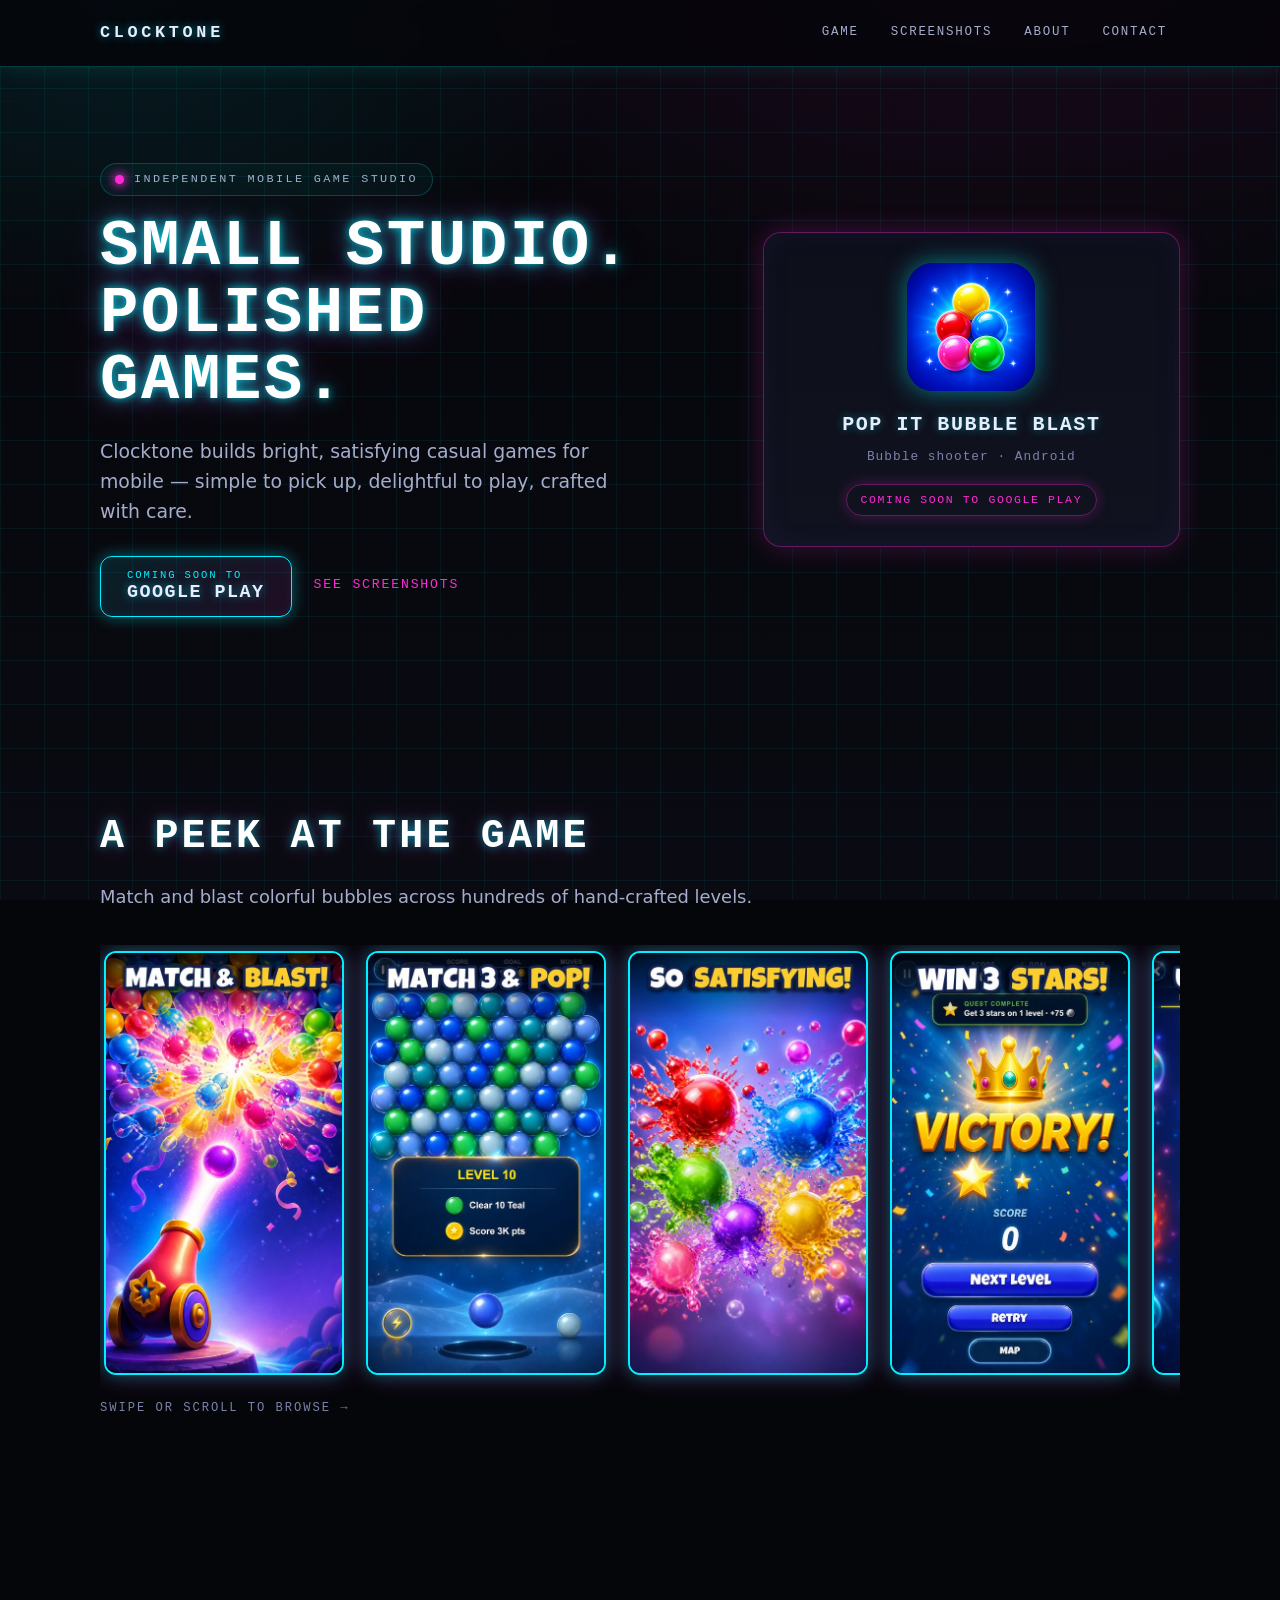
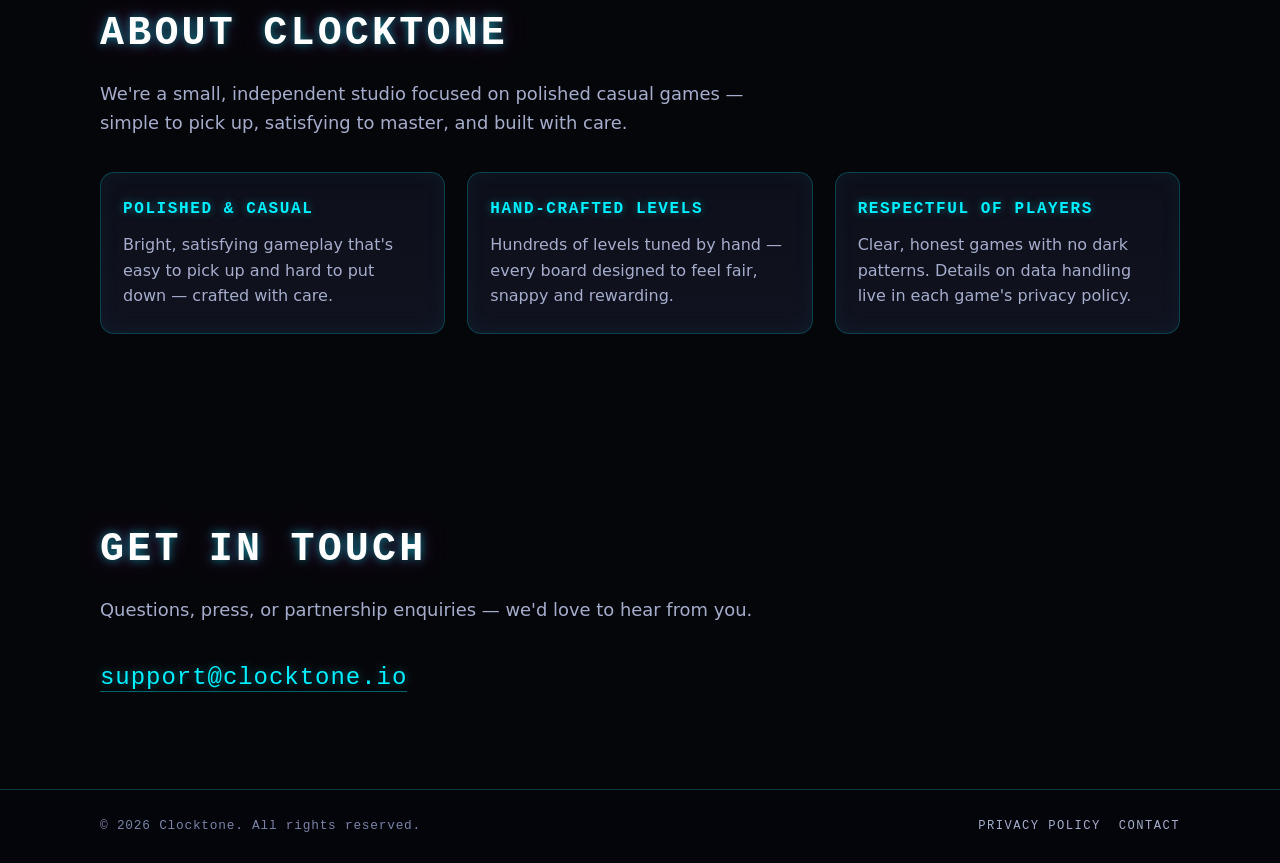
==== index.html @ d19b839f "Full website" ====
<!-- Variant: Dark Neon Arcade -->
<!DOCTYPE html>
<html lang="en">
<head>
  <meta charset="utf-8">
  <meta name="viewport" content="width=device-width, initial-scale=1">
  <title>Clocktone — Indie Mobile Game Studio</title>
  <meta name="description" content="Clocktone is a small independent studio crafting polished casual mobile games. Our first game, Pop It Bubble Blast, is coming soon to Google Play.">
  <link rel="icon" type="image/png" href="assets/favicon.png">
  <link rel="apple-touch-icon" href="assets/icon-512.png">
  <link rel="canonical" href="index.html">
  <meta name="theme-color" content="#05060a">
  <meta property="og:type" content="website">
  <meta property="og:title" content="Clocktone — Indie Mobile Game Studio">
  <meta property="og:description" content="A small independent studio crafting polished casual games. Pop It Bubble Blast is coming soon to Google Play.">
  <meta property="og:image" content="assets/icon-512.png">
  <meta name="twitter:card" content="summary">
  <link rel="stylesheet" href="style.css">
</head>
<body>
  <a class="skip-link" href="#main">Skip to content</a>

  <header class="site-header">
    <div class="wrap header-inner">
      <a class="brand" href="index.html" aria-label="Clocktone home">
        <span class="brand-name">Clocktone</span>
      </a>
      <nav class="primary-nav" aria-label="Primary">
        <button class="nav-toggle" aria-expanded="false" aria-controls="nav-menu" aria-label="Toggle navigation menu">
          <span class="nav-toggle-bar" aria-hidden="true"></span>
          <span class="nav-toggle-bar" aria-hidden="true"></span>
          <span class="nav-toggle-bar" aria-hidden="true"></span>
        </button>
        <ul class="nav-menu" id="nav-menu">
          <li><a href="#game">Game</a></li>
          <li><a href="#screenshots">Screenshots</a></li>
          <li><a href="#about">About</a></li>
          <li><a href="#contact">Contact</a></li>
        </ul>
      </nav>
    </div>
  </header>

  <main id="main">
    <section class="hero" id="game">
      <div class="wrap hero-grid">
        <div class="hero-copy">
          <p class="eyebrow"><span class="pulse-dot" aria-hidden="true"></span>Independent mobile game studio</p>
          <h1 class="hero-title">Small studio.<br>Polished games.</h1>
          <p class="lede">Clocktone builds bright, satisfying casual games for mobile — simple to pick up, delightful to play, crafted with care.</p>
          <div class="hero-actions">
            <a class="store-badge" href="#" role="button" aria-disabled="true" aria-label="Pop It Bubble Blast — coming soon to Google Play">
              <span class="store-badge-small">Coming soon to</span>
              <span class="store-badge-big">Google Play</span>
            </a>
            <a class="link-secondary" href="#screenshots">See screenshots</a>
          </div>
        </div>

        <div class="game-card">
          <img class="game-icon" src="assets/icon-512.png" width="128" height="128" alt="Pop It Bubble Blast app icon: five glossy candy-colored bubbles on a royal blue background.">
          <h2 class="game-title">Pop It Bubble Blast</h2>
          <p class="game-meta">Bubble shooter · Android</p>
          <p class="coming-tag">Coming soon to Google Play</p>
        </div>
      </div>
    </section>

    <section class="section screenshots" id="screenshots">
      <div class="wrap">
        <h2 class="section-title">A peek at the game</h2>
        <p class="section-lede">Match and blast colorful bubbles across hundreds of hand-crafted levels.</p>
        <ul class="shots" role="list">
          <li class="shot"><img src="assets/shot-01.jpg" width="480" height="853" loading="lazy" alt="A cannon fires a purple bubble into a rainbow burst of popping bubbles."></li>
          <li class="shot"><img src="assets/shot-02.jpg" width="480" height="853" loading="lazy" alt="A blue-themed level board with a Level 10 objective: clear 10 teal bubbles and score 3K points."></li>
          <li class="shot"><img src="assets/shot-03.jpg" width="480" height="853" loading="lazy" alt="Glossy red, blue, green, purple, pink and yellow bubbles bursting in a colorful splash."></li>
          <li class="shot"><img src="assets/shot-04.jpg" width="480" height="853" loading="lazy" alt="Victory screen with a golden crown, stars and a Next Level button after completing a level."></li>
          <li class="shot"><img src="assets/shot-05.jpg" width="480" height="853" loading="lazy" alt="Boosters shop showing Rainbow Bubble, Bomb, Fireball, Lightning and other power-ups."></li>
          <li class="shot"><img src="assets/shot-06.jpg" width="480" height="853" loading="lazy" alt="A triangular cluster of multicolored bubbles including special star, freeze and bomb bubbles."></li>
        </ul>
        <p class="shots-hint">Swipe or scroll to browse →</p>
      </div>
    </section>

    <section class="section about" id="about">
      <div class="wrap">
        <h2 class="section-title">About Clocktone</h2>
        <p class="section-lede">We're a small, independent studio focused on polished casual games — simple to pick up, satisfying to master, and built with care.</p>
        <ul class="features" role="list">
          <li class="feature">
            <h3 class="feature-title">Polished &amp; casual</h3>
            <p>Bright, satisfying gameplay that's easy to pick up and hard to put down — crafted with care.</p>
          </li>
          <li class="feature">
            <h3 class="feature-title">Hand-crafted levels</h3>
            <p>Hundreds of levels tuned by hand — every board designed to feel fair, snappy and rewarding.</p>
          </li>
          <li class="feature">
            <h3 class="feature-title">Respectful of players</h3>
            <p>Clear, honest games with no dark patterns. Details on data handling live in each game's privacy policy.</p>
          </li>
        </ul>
      </div>
    </section>

    <section class="section contact" id="contact">
      <div class="wrap">
        <h2 class="section-title">Get in touch</h2>
        <p class="section-lede">Questions, press, or partnership enquiries — we'd love to hear from you.</p>
        <a class="email-link" href="mailto:support@clocktone.io">support@clocktone.io</a>
      </div>
    </section>
  </main>

  <footer class="site-footer">
    <div class="wrap footer-inner">
      <p class="copyright">© 2026 Clocktone. All rights reserved.</p>
      <nav class="footer-nav" aria-label="Footer">
        <a href="privacy.html">Privacy Policy</a>
        <a href="mailto:support@clocktone.io">Contact</a>
      </nav>
    </div>
  </footer>

  <script>
    (function () {
      var toggle = document.querySelector('.nav-toggle');
      var menu = document.getElementById('nav-menu');
      if (!toggle || !menu) return;
      toggle.addEventListener('click', function () {
        var open = toggle.getAttribute('aria-expanded') === 'true';
        toggle.setAttribute('aria-expanded', String(!open));
        menu.classList.toggle('is-open', !open);
      });
      menu.addEventListener('click', function (e) {
        if (e.target.tagName === 'A') {
          toggle.setAttribute('aria-expanded', 'false');
          menu.classList.remove('is-open');
        }
      });
    })();
  </script>
</body>
</html>
---- style.css ----
/* ============================================================
   Clocktone — Variant v2: Dark Neon Arcade
   Retro-futuristic synthwave / arcade cabinet aesthetic
   ============================================================ */

:root {
  --bg: #05060a;
  --bg-2: #0a0b12;
  --panel: #0d0f1a;
  --panel-2: #10121f;
  --cyan: #00f0ff;
  --magenta: #ff2bd6;
  --purple: #8a5cff;
  --text: #e7ecff;
  --text-dim: #a6adcc;
  --text-faint: #7b83a8;
  --grid-line: rgba(0, 240, 255, 0.06);
  --border: rgba(0, 240, 255, 0.22);
  --border-magenta: rgba(255, 43, 214, 0.35);
  --radius: 14px;
  --wrap: 1120px;
  --mono: ui-monospace, "Courier New", monospace;
}

* { box-sizing: border-box; }

html { scroll-behavior: smooth; }

body {
  margin: 0;
  background-color: var(--bg);
  background-image:
    radial-gradient(1200px 700px at 80% -10%, rgba(255, 43, 214, 0.10), transparent 60%),
    radial-gradient(900px 600px at 10% 0%, rgba(0, 240, 255, 0.10), transparent 55%),
    linear-gradient(var(--grid-line) 1px, transparent 1px),
    linear-gradient(90deg, var(--grid-line) 1px, transparent 1px),
    linear-gradient(180deg, var(--bg) 0%, var(--bg-2) 100%);
  background-size: auto, auto, 44px 44px, 44px 44px, auto;
  background-attachment: fixed;
  color: var(--text);
  font-family: system-ui, -apple-system, "Segoe UI", Roboto, Helvetica, Arial, sans-serif;
  line-height: 1.6;
  -webkit-font-smoothing: antialiased;
}

/* scanline overlay */
body::before {
  content: "";
  position: fixed;
  inset: 0;
  pointer-events: none;
  z-index: 1;
  background: repeating-linear-gradient(
    to bottom,
    rgba(0, 0, 0, 0) 0px,
    rgba(0, 0, 0, 0) 2px,
    rgba(0, 0, 0, 0.18) 3px,
    rgba(0, 0, 0, 0) 4px
  );
  opacity: 0.5;
  mix-blend-mode: overlay;
}

img { max-width: 100%; display: block; }

a { color: var(--cyan); }

.wrap {
  width: 100%;
  max-width: var(--wrap);
  margin-inline: auto;
  padding-inline: 20px;
}
.wrap-narrow { max-width: 760px; }

/* ---- Skip link ---- */
.skip-link {
  position: absolute;
  left: 12px;
  top: -60px;
  z-index: 100;
  background: var(--cyan);
  color: #001014;
  font-family: var(--mono);
  text-transform: uppercase;
  letter-spacing: 0.1em;
  font-weight: 700;
  padding: 10px 16px;
  border-radius: 8px;
  text-decoration: none;
  transition: top 0.2s ease;
}
.skip-link:focus { top: 12px; }

/* ---- Focus states ---- */
:focus-visible {
  outline: 2px solid var(--cyan);
  outline-offset: 3px;
  border-radius: 4px;
}

/* ============================================================
   Header / Nav
   ============================================================ */
.site-header {
  position: sticky;
  top: 0;
  z-index: 50;
  background: rgba(5, 6, 10, 0.82);
  backdrop-filter: blur(10px);
  border-bottom: 1px solid var(--border);
  box-shadow: 0 1px 20px rgba(0, 240, 255, 0.12);
}
.header-inner {
  display: flex;
  align-items: center;
  justify-content: space-between;
  min-height: 66px;
  gap: 16px;
}

.brand {
  display: inline-flex;
  align-items: center;
  gap: 12px;
  text-decoration: none;
  color: var(--text);
}
.brand-mark {
  width: 18px;
  height: 18px;
  border-radius: 3px;
  background: linear-gradient(135deg, var(--cyan), var(--magenta));
  box-shadow: 0 0 12px var(--cyan), 0 0 20px var(--magenta);
  animation: pulseGlow 2.6s ease-in-out infinite;
}
.brand-name {
  font-family: var(--mono);
  font-weight: 700;
  text-transform: uppercase;
  letter-spacing: 0.22em;
  font-size: 1.05rem;
  text-shadow: 0 0 8px rgba(0, 240, 255, 0.5);
}

.primary-nav { display: flex; align-items: center; }

.nav-menu {
  list-style: none;
  display: flex;
  gap: 6px;
  margin: 0;
  padding: 0;
}
.nav-menu a {
  display: inline-block;
  font-family: var(--mono);
  text-transform: uppercase;
  letter-spacing: 0.14em;
  font-size: 0.78rem;
  color: var(--text-dim);
  text-decoration: none;
  padding: 8px 12px;
  border-radius: 8px;
  border: 1px solid transparent;
  transition: color 0.2s, border-color 0.2s, box-shadow 0.2s, background 0.2s;
}
.nav-menu a:hover,
.nav-menu a:focus-visible {
  color: var(--cyan);
  border-color: var(--border);
  box-shadow: 0 0 14px rgba(0, 240, 255, 0.25);
  background: rgba(0, 240, 255, 0.05);
}

.nav-toggle {
  display: none;
  flex-direction: column;
  gap: 5px;
  width: 44px;
  height: 40px;
  align-items: center;
  justify-content: center;
  background: transparent;
  border: 1px solid var(--border);
  border-radius: 8px;
  cursor: pointer;
}
.nav-toggle-bar {
  width: 22px;
  height: 2px;
  background: var(--cyan);
  box-shadow: 0 0 6px var(--cyan);
}

/* ============================================================
   Buttons / links
   ============================================================ */
.store-badge {
  display: inline-flex;
  flex-direction: column;
  justify-content: center;
  text-decoration: none;
  color: var(--text);
  background: linear-gradient(135deg, rgba(0,240,255,0.10), rgba(255,43,214,0.10));
  border: 1px solid var(--cyan);
  border-radius: 12px;
  padding: 12px 26px;
  line-height: 1.2;
  box-shadow: 0 0 16px rgba(0, 240, 255, 0.4), inset 0 0 12px rgba(0, 240, 255, 0.08);
  transition: transform 0.2s, box-shadow 0.2s;
}
.store-badge:hover,
.store-badge:focus-visible {
  transform: translateY(-3px);
  box-shadow: 0 0 26px rgba(0, 240, 255, 0.7), 0 0 40px rgba(255, 43, 214, 0.4);
}
.store-badge-small {
  font-family: var(--mono);
  font-size: 0.66rem;
  text-transform: uppercase;
  letter-spacing: 0.18em;
  color: var(--cyan);
}
.store-badge-big {
  font-family: var(--mono);
  font-weight: 700;
  font-size: 1.15rem;
  text-transform: uppercase;
  letter-spacing: 0.08em;
  text-shadow: 0 0 10px rgba(0, 240, 255, 0.5);
}

.link-secondary {
  font-family: var(--mono);
  text-transform: uppercase;
  letter-spacing: 0.14em;
  font-size: 0.82rem;
  color: var(--magenta);
  text-decoration: none;
  border-bottom: 1px solid transparent;
  padding-bottom: 2px;
  transition: color 0.2s, text-shadow 0.2s, border-color 0.2s;
}
.link-secondary:hover,
.link-secondary:focus-visible {
  color: #ff7ce6;
  border-bottom-color: var(--magenta);
  text-shadow: 0 0 10px rgba(255, 43, 214, 0.6);
}

/* ============================================================
   Hero
   ============================================================ */
.hero { padding: clamp(48px, 8vw, 96px) 0; position: relative; z-index: 2; }
.hero-grid {
  display: grid;
  grid-template-columns: 1.3fr 0.9fr;
  gap: clamp(28px, 5vw, 60px);
  align-items: center;
}

.eyebrow {
  display: inline-flex;
  align-items: center;
  gap: 10px;
  font-family: var(--mono);
  text-transform: uppercase;
  letter-spacing: 0.2em;
  font-size: 0.74rem;
  color: var(--text-dim);
  margin: 0 0 18px;
  padding: 6px 14px;
  border: 1px solid var(--border);
  border-radius: 999px;
  background: rgba(0, 240, 255, 0.04);
}
.pulse-dot {
  width: 9px;
  height: 9px;
  border-radius: 50%;
  background: var(--magenta);
  box-shadow: 0 0 8px var(--magenta), 0 0 14px var(--magenta);
  animation: pulseDot 1.6s ease-in-out infinite;
}

.hero-title {
  font-family: var(--mono);
  text-transform: uppercase;
  letter-spacing: 0.04em;
  font-size: clamp(2.1rem, 6.5vw, 4rem);
  line-height: 1.05;
  margin: 0 0 20px;
  color: #fff;
  text-shadow:
    0 0 8px rgba(0, 240, 255, 0.7),
    0 0 20px rgba(0, 240, 255, 0.5),
    0 0 42px rgba(255, 43, 214, 0.35);
  animation: flicker 6s infinite;
}

.lede {
  font-size: clamp(1rem, 2.4vw, 1.18rem);
  color: var(--text-dim);
  max-width: 44ch;
  margin: 0 0 30px;
}

.hero-actions {
  display: flex;
  align-items: center;
  gap: 22px;
  flex-wrap: wrap;
}

/* game card = arcade cabinet */
.game-card {
  text-align: center;
  background: linear-gradient(180deg, var(--panel), var(--panel-2));
  border: 1px solid var(--border-magenta);
  border-radius: 18px;
  padding: 30px 26px;
  box-shadow:
    0 0 28px rgba(255, 43, 214, 0.22),
    inset 0 0 30px rgba(138, 92, 255, 0.06);
}
.game-icon {
  width: 128px;
  height: 128px;
  margin: 0 auto 18px;
  border-radius: 26px;
  box-shadow: 0 0 24px rgba(0, 240, 255, 0.5);
}
.game-title {
  font-family: var(--mono);
  text-transform: uppercase;
  letter-spacing: 0.08em;
  font-size: 1.25rem;
  margin: 0 0 6px;
  text-shadow: 0 0 10px rgba(0, 240, 255, 0.4);
}
.game-meta {
  font-family: var(--mono);
  font-size: 0.8rem;
  letter-spacing: 0.08em;
  color: var(--text-faint);
  margin: 0 0 16px;
}
.coming-tag {
  display: inline-block;
  font-family: var(--mono);
  text-transform: uppercase;
  letter-spacing: 0.14em;
  font-size: 0.72rem;
  color: var(--magenta);
  border: 1px solid var(--border-magenta);
  border-radius: 999px;
  padding: 6px 14px;
  margin: 0;
  box-shadow: 0 0 14px rgba(255, 43, 214, 0.25);
}

/* ============================================================
   Sections
   ============================================================ */
.section { padding: clamp(48px, 8vw, 92px) 0; position: relative; z-index: 2; }

.section-title {
  font-family: var(--mono);
  text-transform: uppercase;
  letter-spacing: 0.08em;
  font-size: clamp(1.6rem, 4.5vw, 2.5rem);
  margin: 0 0 14px;
  color: #fff;
  text-shadow: 0 0 10px rgba(0, 240, 255, 0.55), 0 0 26px rgba(255, 43, 214, 0.28);
}
.section-lede {
  font-size: clamp(1rem, 2.2vw, 1.12rem);
  color: var(--text-dim);
  max-width: 58ch;
  margin: 0 0 34px;
}

/* ---- Screenshots ---- */
.shots {
  list-style: none;
  margin: 0;
  padding: 6px 4px 20px;
  display: flex;
  gap: 22px;
  overflow-x: auto;
  scroll-snap-type: x mandatory;
  -webkit-overflow-scrolling: touch;
}
.shot { flex: 0 0 auto; scroll-snap-align: center; }
.shot img {
  width: 240px;
  height: auto;
  border-radius: 12px;
  border: 2px solid var(--cyan);
  box-shadow:
    0 0 18px rgba(0, 240, 255, 0.35),
    0 0 36px rgba(255, 43, 214, 0.18);
  transition: transform 0.25s, box-shadow 0.25s;
}
.shot img:hover {
  transform: translateY(-6px) scale(1.02);
  box-shadow:
    0 0 28px rgba(0, 240, 255, 0.6),
    0 0 52px rgba(255, 43, 214, 0.35);
}
.shots-hint {
  font-family: var(--mono);
  text-transform: uppercase;
  letter-spacing: 0.16em;
  font-size: 0.76rem;
  color: var(--text-faint);
  margin: 4px 0 0;
}

/* ---- About / features ---- */
.features {
  list-style: none;
  margin: 0;
  padding: 0;
  display: grid;
  grid-template-columns: repeat(3, 1fr);
  gap: 22px;
}
.feature {
  background: linear-gradient(180deg, var(--panel), var(--panel-2));
  border: 1px solid var(--border);
  border-radius: var(--radius);
  padding: 24px 22px;
  box-shadow: inset 0 0 22px rgba(0, 240, 255, 0.05);
  transition: transform 0.2s, box-shadow 0.2s, border-color 0.2s;
}
.feature:hover {
  transform: translateY(-4px);
  border-color: var(--cyan);
  box-shadow: 0 0 24px rgba(0, 240, 255, 0.3);
}
.feature-title {
  font-family: var(--mono);
  text-transform: uppercase;
  letter-spacing: 0.1em;
  font-size: 1rem;
  margin: 0 0 10px;
  color: var(--cyan);
  text-shadow: 0 0 8px rgba(0, 240, 255, 0.4);
}
.feature p { margin: 0; color: var(--text-dim); }

/* ---- Contact ---- */
.email-link {
  font-family: var(--mono);
  font-size: clamp(1.05rem, 3vw, 1.5rem);
  letter-spacing: 0.04em;
  color: var(--cyan);
  text-decoration: none;
  border-bottom: 1px solid rgba(0, 240, 255, 0.4);
  text-shadow: 0 0 10px rgba(0, 240, 255, 0.4);
  transition: color 0.2s, text-shadow 0.2s;
}
.email-link:hover,
.email-link:focus-visible {
  color: #7cf6ff;
  text-shadow: 0 0 16px rgba(0, 240, 255, 0.7);
}

/* ============================================================
   Legal / privacy article
   ============================================================ */
.legal p { color: var(--text-dim); }
.legal-meta {
  font-family: var(--mono);
  text-transform: uppercase;
  letter-spacing: 0.1em;
  font-size: 0.82rem;
  color: var(--magenta);
  margin: 0 0 28px;
}
.legal h2 {
  font-family: var(--mono);
  text-transform: uppercase;
  letter-spacing: 0.08em;
  font-size: 1.2rem;
  color: var(--cyan);
  margin: 36px 0 12px;
  text-shadow: 0 0 8px rgba(0, 240, 255, 0.35);
}
.legal strong { color: var(--text); }
.legal ul { color: var(--text-dim); padding-left: 1.2em; }
.legal li { margin-bottom: 8px; }
.legal li::marker { color: var(--magenta); }

/* ============================================================
   Footer
   ============================================================ */
.site-footer {
  border-top: 1px solid var(--border);
  background: rgba(5, 6, 10, 0.7);
  position: relative;
  z-index: 2;
  padding: 26px 0;
}
.footer-inner {
  display: flex;
  align-items: center;
  justify-content: space-between;
  gap: 16px;
  flex-wrap: wrap;
}
.copyright {
  font-family: var(--mono);
  font-size: 0.8rem;
  letter-spacing: 0.06em;
  color: var(--text-faint);
  margin: 0;
}
.footer-nav { display: flex; gap: 18px; }
.footer-nav a {
  font-family: var(--mono);
  text-transform: uppercase;
  letter-spacing: 0.12em;
  font-size: 0.76rem;
  color: var(--text-dim);
  text-decoration: none;
  transition: color 0.2s, text-shadow 0.2s;
}
.footer-nav a:hover,
.footer-nav a:focus-visible {
  color: var(--cyan);
  text-shadow: 0 0 10px rgba(0, 240, 255, 0.5);
}

/* ============================================================
   Animations
   ============================================================ */
@keyframes pulseGlow {
  0%, 100% { box-shadow: 0 0 10px var(--cyan), 0 0 16px var(--magenta); }
  50% { box-shadow: 0 0 18px var(--cyan), 0 0 30px var(--magenta); }
}
@keyframes pulseDot {
  0%, 100% { transform: scale(1); opacity: 1; }
  50% { transform: scale(1.4); opacity: 0.6; }
}
@keyframes flicker {
  0%, 19%, 21%, 55%, 57%, 100% { opacity: 1; }
  20%, 56% { opacity: 0.82; }
}

/* ============================================================
   Responsive
   ============================================================ */
@media (max-width: 860px) {
  .hero-grid { grid-template-columns: 1fr; }
  .features { grid-template-columns: 1fr; }

  .nav-toggle { display: inline-flex; }
  .nav-menu {
    position: absolute;
    top: 66px;
    right: 12px;
    left: 12px;
    flex-direction: column;
    gap: 4px;
    padding: 12px;
    background: rgba(8, 9, 16, 0.97);
    border: 1px solid var(--border);
    border-radius: 12px;
    box-shadow: 0 0 26px rgba(0, 240, 255, 0.2);
    display: none;
  }
  .nav-menu.is-open { display: flex; }
  .nav-menu a { display: block; }
}

@media (max-width: 420px) {
  .shot img { width: 200px; }
  .hero-actions { gap: 16px; }
}

/* ============================================================
   Reduced motion
   ============================================================ */
@media (prefers-reduced-motion: reduce) {
  html { scroll-behavior: auto; }
  *, *::before, *::after {
    animation: none !important;
    transition: none !important;
  }
}
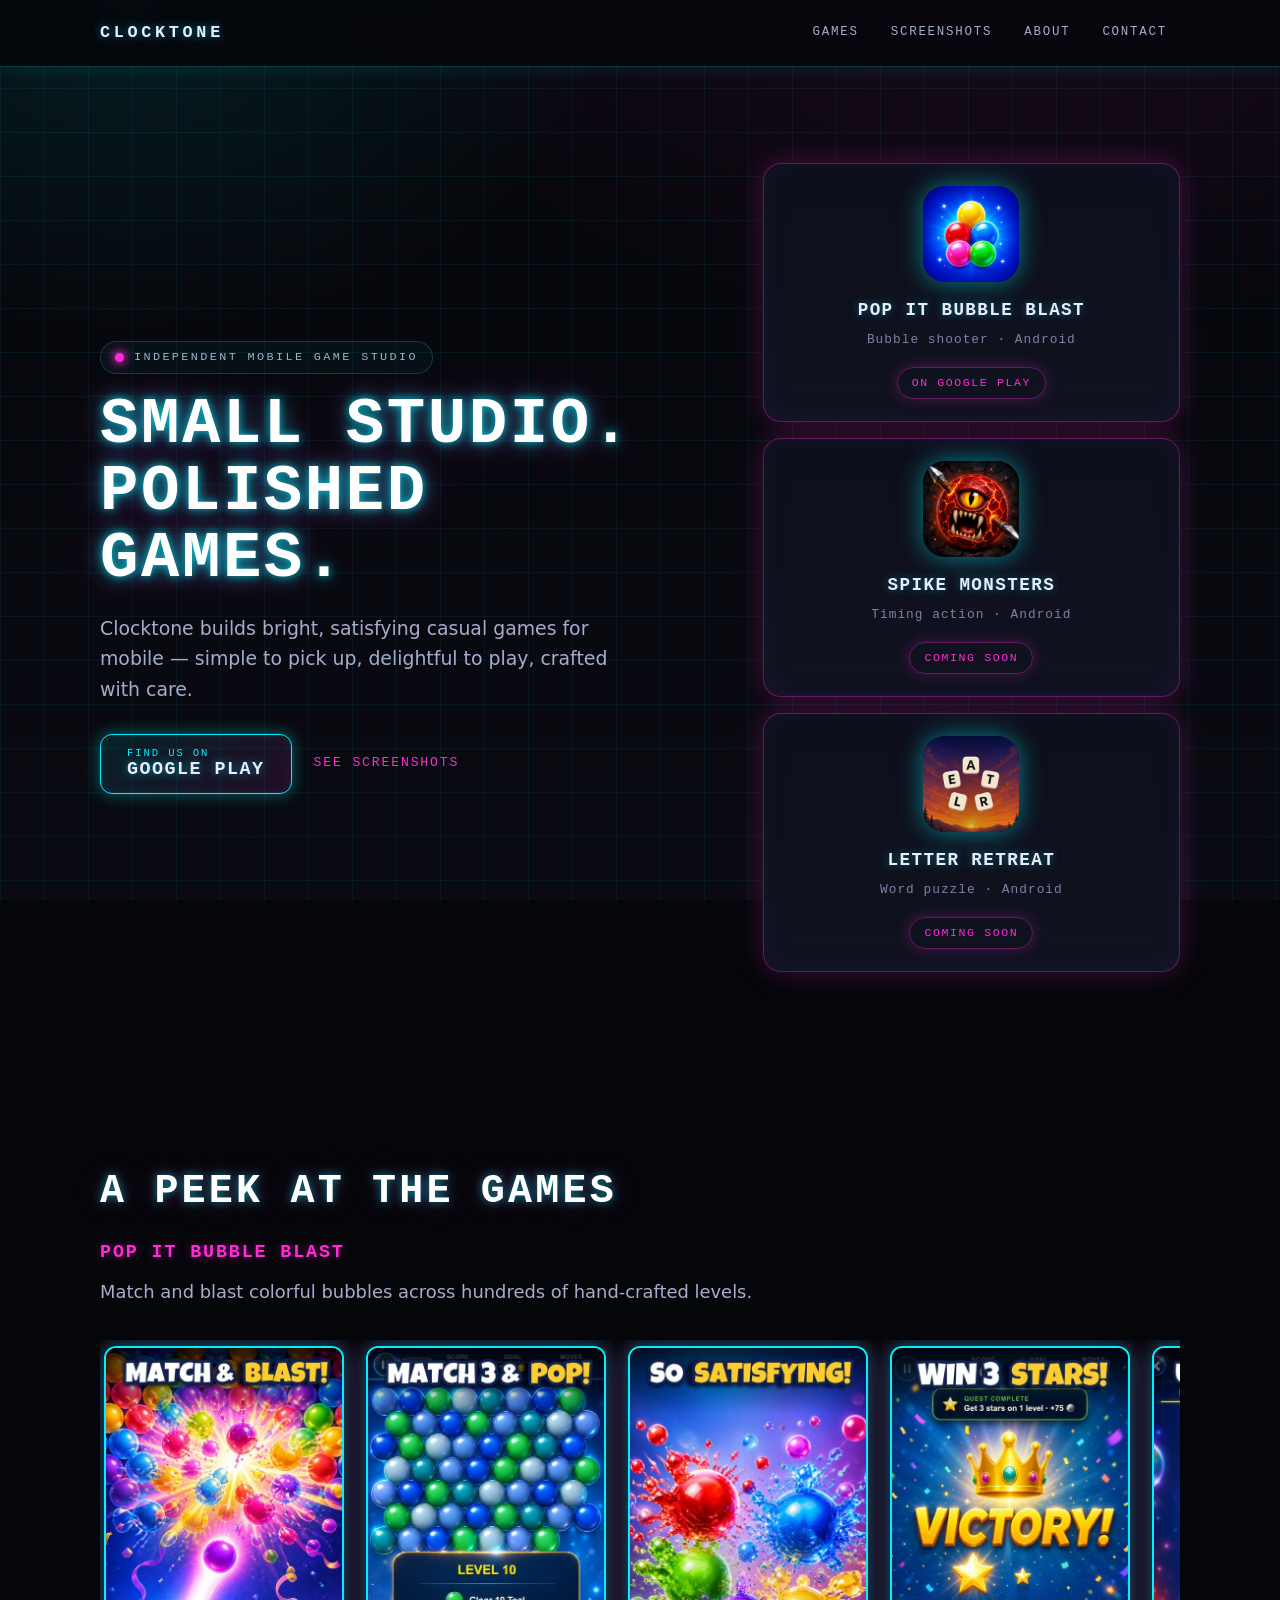
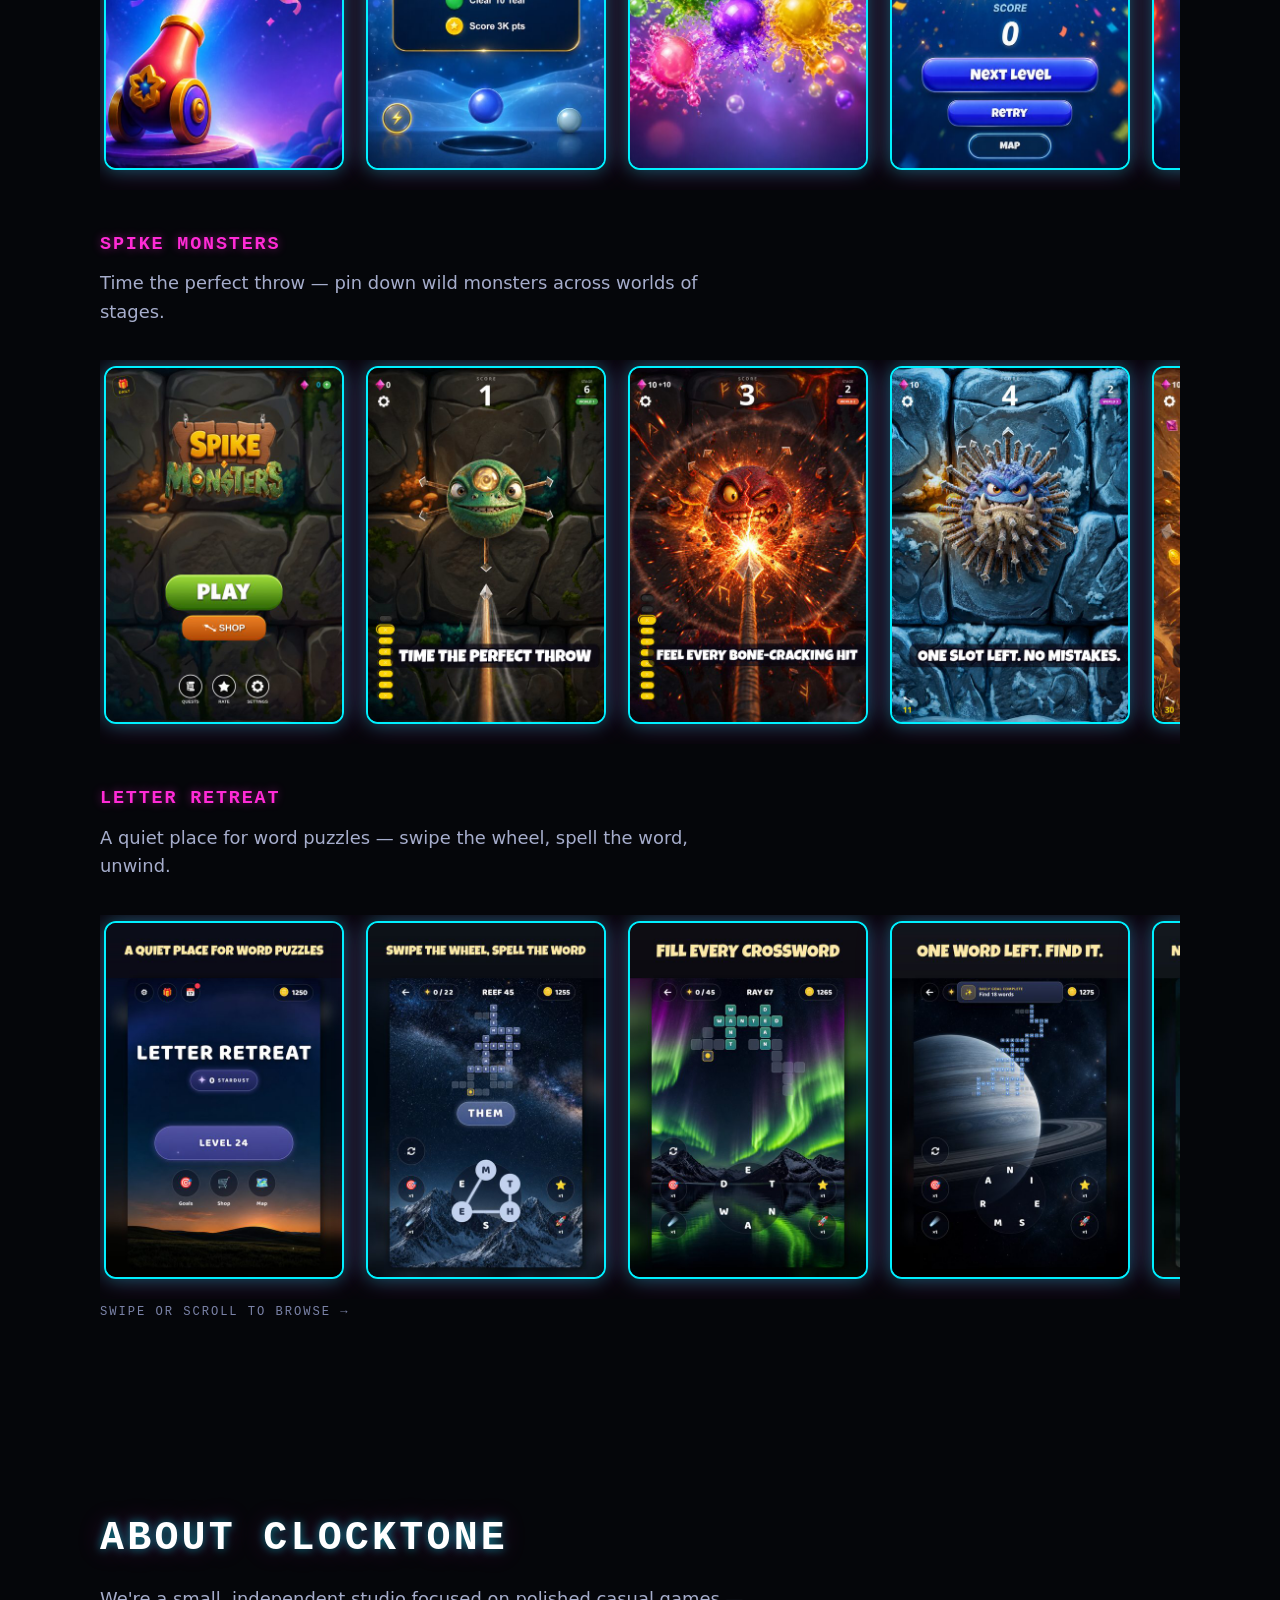
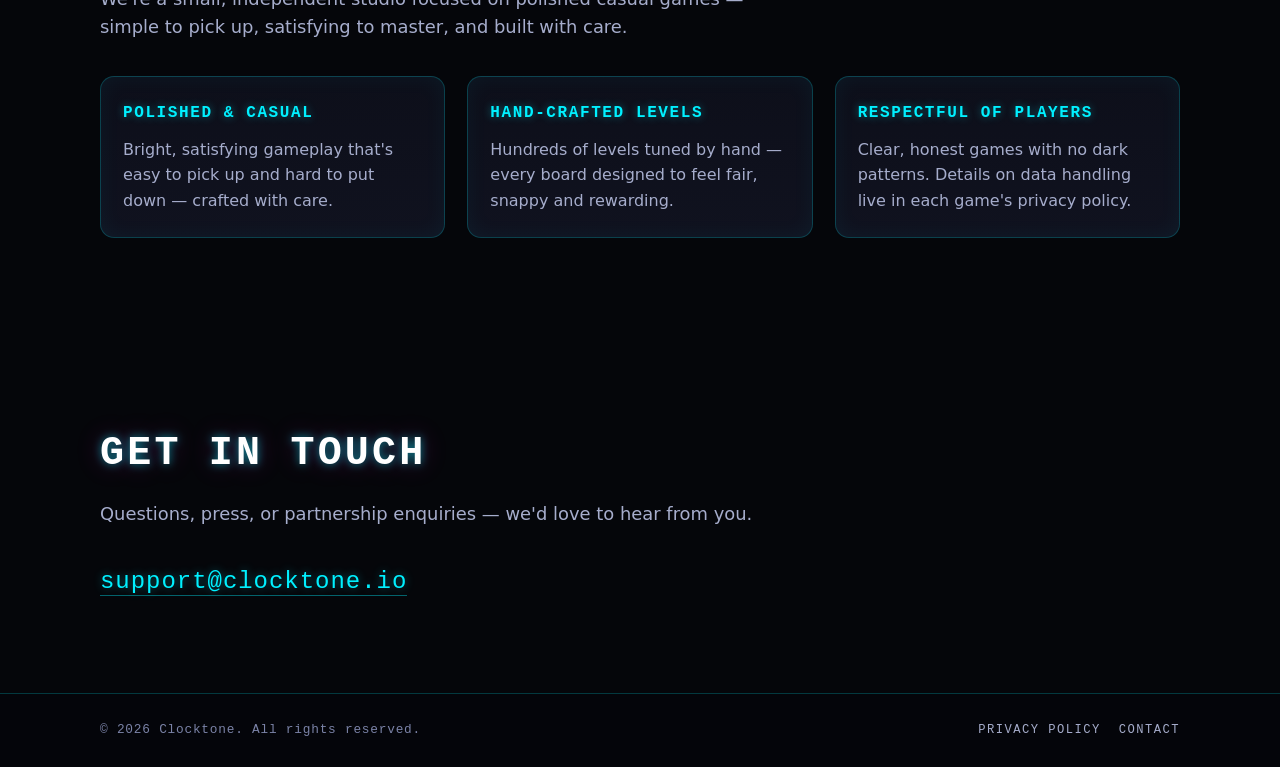
==== commit 98dfa471: "Pushing v2.6" ====
--- a/index.html
+++ b/index.html
@@ -5,14 +5,14 @@
   <meta charset="utf-8">
   <meta name="viewport" content="width=device-width, initial-scale=1">
   <title>Clocktone — Indie Mobile Game Studio</title>
-  <meta name="description" content="Clocktone is a small independent studio crafting polished casual mobile games. Our first game, Pop It Bubble Blast, is coming soon to Google Play.">
+  <meta name="description" content="Clocktone is a small independent studio crafting polished casual mobile games: Pop It Bubble Blast, Spike Monsters, and Letter Retreat on Google Play.">
   <link rel="icon" type="image/png" href="assets/favicon.png">
   <link rel="apple-touch-icon" href="assets/icon-512.png">
   <link rel="canonical" href="index.html">
   <meta name="theme-color" content="#05060a">
   <meta property="og:type" content="website">
   <meta property="og:title" content="Clocktone — Indie Mobile Game Studio">
-  <meta property="og:description" content="A small independent studio crafting polished casual games. Pop It Bubble Blast is coming soon to Google Play.">
+  <meta property="og:description" content="A small independent studio crafting polished casual games: Pop It Bubble Blast, Spike Monsters, and Letter Retreat.">
   <meta property="og:image" content="assets/icon-512.png">
   <meta name="twitter:card" content="summary">
   <link rel="stylesheet" href="style.css">
@@ -32,7 +32,7 @@
           <span class="nav-toggle-bar" aria-hidden="true"></span>
         </button>
         <ul class="nav-menu" id="nav-menu">
-          <li><a href="#game">Game</a></li>
+          <li><a href="#games">Games</a></li>
           <li><a href="#screenshots">Screenshots</a></li>
           <li><a href="#about">About</a></li>
           <li><a href="#contact">Contact</a></li>
@@ -42,33 +42,49 @@
   </header>
 
   <main id="main">
-    <section class="hero" id="game">
+    <section class="hero" id="games">
       <div class="wrap hero-grid">
         <div class="hero-copy">
           <p class="eyebrow"><span class="pulse-dot" aria-hidden="true"></span>Independent mobile game studio</p>
           <h1 class="hero-title">Small studio.<br>Polished games.</h1>
           <p class="lede">Clocktone builds bright, satisfying casual games for mobile — simple to pick up, delightful to play, crafted with care.</p>
           <div class="hero-actions">
-            <a class="store-badge" href="#" role="button" aria-disabled="true" aria-label="Pop It Bubble Blast — coming soon to Google Play">
-              <span class="store-badge-small">Coming soon to</span>
+            <a class="store-badge" href="#" role="button" aria-disabled="true" aria-label="Clocktone games on Google Play">
+              <span class="store-badge-small">Find us on</span>
               <span class="store-badge-big">Google Play</span>
             </a>
             <a class="link-secondary" href="#screenshots">See screenshots</a>
           </div>
         </div>
 
-        <div class="game-card">
-          <img class="game-icon" src="assets/icon-512.png" width="128" height="128" alt="Pop It Bubble Blast app icon: five glossy candy-colored bubbles on a royal blue background.">
-          <h2 class="game-title">Pop It Bubble Blast</h2>
-          <p class="game-meta">Bubble shooter · Android</p>
-          <p class="coming-tag">Coming soon to Google Play</p>
+        <div class="games-grid">
+          <div class="game-card">
+            <img class="game-icon" src="assets/icon-512.png" width="96" height="96" alt="Pop It Bubble Blast app icon: five glossy candy-colored bubbles on a royal blue background.">
+            <h2 class="game-title">Pop It Bubble Blast</h2>
+            <p class="game-meta">Bubble shooter · Android</p>
+            <p class="coming-tag">On Google Play</p>
+          </div>
+          <div class="game-card">
+            <img class="game-icon" src="assets/spike-icon-512.png" width="96" height="96" alt="Spike Monsters app icon: a fiery one-eyed monster ball pierced by two metal spears.">
+            <h2 class="game-title">Spike Monsters</h2>
+            <p class="game-meta">Timing action · Android</p>
+            <p class="coming-tag">Coming soon</p>
+          </div>
+          <div class="game-card">
+            <img class="game-icon" src="assets/letter-icon-512.png" width="96" height="96" alt="Letter Retreat app icon: cream letter tiles floating over a sunset mountain landscape.">
+            <h2 class="game-title">Letter Retreat</h2>
+            <p class="game-meta">Word puzzle · Android</p>
+            <p class="coming-tag">Coming soon</p>
+          </div>
         </div>
       </div>
     </section>
 
     <section class="section screenshots" id="screenshots">
       <div class="wrap">
-        <h2 class="section-title">A peek at the game</h2>
+        <h2 class="section-title">A peek at the games</h2>
+
+        <h3 class="shots-game-title">Pop It Bubble Blast</h3>
         <p class="section-lede">Match and blast colorful bubbles across hundreds of hand-crafted levels.</p>
         <ul class="shots" role="list">
           <li class="shot"><img src="assets/shot-01.jpg" width="480" height="853" loading="lazy" alt="A cannon fires a purple bubble into a rainbow burst of popping bubbles."></li>
@@ -78,6 +94,29 @@
           <li class="shot"><img src="assets/shot-05.jpg" width="480" height="853" loading="lazy" alt="Boosters shop showing Rainbow Bubble, Bomb, Fireball, Lightning and other power-ups."></li>
           <li class="shot"><img src="assets/shot-06.jpg" width="480" height="853" loading="lazy" alt="A triangular cluster of multicolored bubbles including special star, freeze and bomb bubbles."></li>
         </ul>
+
+        <h3 class="shots-game-title">Spike Monsters</h3>
+        <p class="section-lede">Time the perfect throw — pin down wild monsters across worlds of stages.</p>
+        <ul class="shots" role="list">
+          <li class="shot"><img src="assets/spike-shot-01.jpg" width="480" loading="lazy" alt="Spike Monsters title screen with hanging wooden signs, a green Play button and an orange Shop button on a dungeon wall."></li>
+          <li class="shot"><img src="assets/spike-shot-02.jpg" width="480" loading="lazy" alt="A green googly-eyed monster ball stuck with arrows as a spear is aimed at it — Stage 6, World 1."></li>
+          <li class="shot"><img src="assets/spike-shot-03.jpg" width="480" loading="lazy" alt="Spike Monsters gameplay with a monster surrounded by embedded spears."></li>
+          <li class="shot"><img src="assets/spike-shot-04.jpg" width="480" loading="lazy" alt="Spike Monsters gameplay showing a boss monster and throw meter."></li>
+          <li class="shot"><img src="assets/spike-shot-05.jpg" width="480" loading="lazy" alt="Spike Monsters shop screen with unlockable spears and characters."></li>
+          <li class="shot"><img src="assets/spike-shot-06.jpg" width="480" loading="lazy" alt="Spike Monsters victory screen after clearing a stage."></li>
+        </ul>
+
+        <h3 class="shots-game-title">Letter Retreat</h3>
+        <p class="section-lede">A quiet place for word puzzles — swipe the wheel, spell the word, unwind.</p>
+        <ul class="shots" role="list">
+          <li class="shot"><img src="assets/letter-shot-01.jpg" width="480" loading="lazy" alt="Letter Retreat home screen with a Level 24 button over peaceful twilight hills."></li>
+          <li class="shot"><img src="assets/letter-shot-02.jpg" width="480" loading="lazy" alt="A crossword-style grid under a starry Milky Way sky with a circular letter wheel spelling words."></li>
+          <li class="shot"><img src="assets/letter-shot-03.jpg" width="480" loading="lazy" alt="Letter Retreat puzzle board with letter tiles over a serene mountain night scene."></li>
+          <li class="shot"><img src="assets/letter-shot-04.jpg" width="480" loading="lazy" alt="Letter Retreat level with a partially filled word grid and letter wheel."></li>
+          <li class="shot"><img src="assets/letter-shot-05.jpg" width="480" loading="lazy" alt="Letter Retreat map screen showing progress through tranquil landscapes."></li>
+          <li class="shot"><img src="assets/letter-shot-06.jpg" width="480" loading="lazy" alt="Letter Retreat gameplay with boosters beside the letter wheel."></li>
+        </ul>
+
         <p class="shots-hint">Swipe or scroll to browse →</p>
       </div>
     </section>
--- a/style.css
+++ b/style.css
@@ -313,29 +313,36 @@
   flex-wrap: wrap;
 }
 
+/* games grid (hero) */
+.games-grid {
+  display: grid;
+  grid-template-columns: 1fr;
+  gap: 16px;
+}
+
 /* game card = arcade cabinet */
 .game-card {
   text-align: center;
   background: linear-gradient(180deg, var(--panel), var(--panel-2));
   border: 1px solid var(--border-magenta);
   border-radius: 18px;
-  padding: 30px 26px;
+  padding: 22px 20px;
   box-shadow:
     0 0 28px rgba(255, 43, 214, 0.22),
     inset 0 0 30px rgba(138, 92, 255, 0.06);
 }
 .game-icon {
-  width: 128px;
-  height: 128px;
-  margin: 0 auto 18px;
-  border-radius: 26px;
+  width: 96px;
+  height: 96px;
+  margin: 0 auto 14px;
+  border-radius: 22px;
   box-shadow: 0 0 24px rgba(0, 240, 255, 0.5);
 }
 .game-title {
   font-family: var(--mono);
   text-transform: uppercase;
   letter-spacing: 0.08em;
-  font-size: 1.25rem;
+  font-size: 1.1rem;
   margin: 0 0 6px;
   text-shadow: 0 0 10px rgba(0, 240, 255, 0.4);
 }
@@ -417,6 +424,16 @@
   color: var(--text-faint);
   margin: 4px 0 0;
 }
+.shots-game-title {
+  font-family: var(--mono);
+  text-transform: uppercase;
+  letter-spacing: 0.1em;
+  font-size: 1.15rem;
+  color: var(--magenta);
+  text-shadow: 0 0 10px rgba(255, 43, 214, 0.45);
+  margin: 40px 0 10px;
+}
+.shots-game-title:first-of-type { margin-top: 0; }
 
 /* ---- About / features ---- */
 .features {
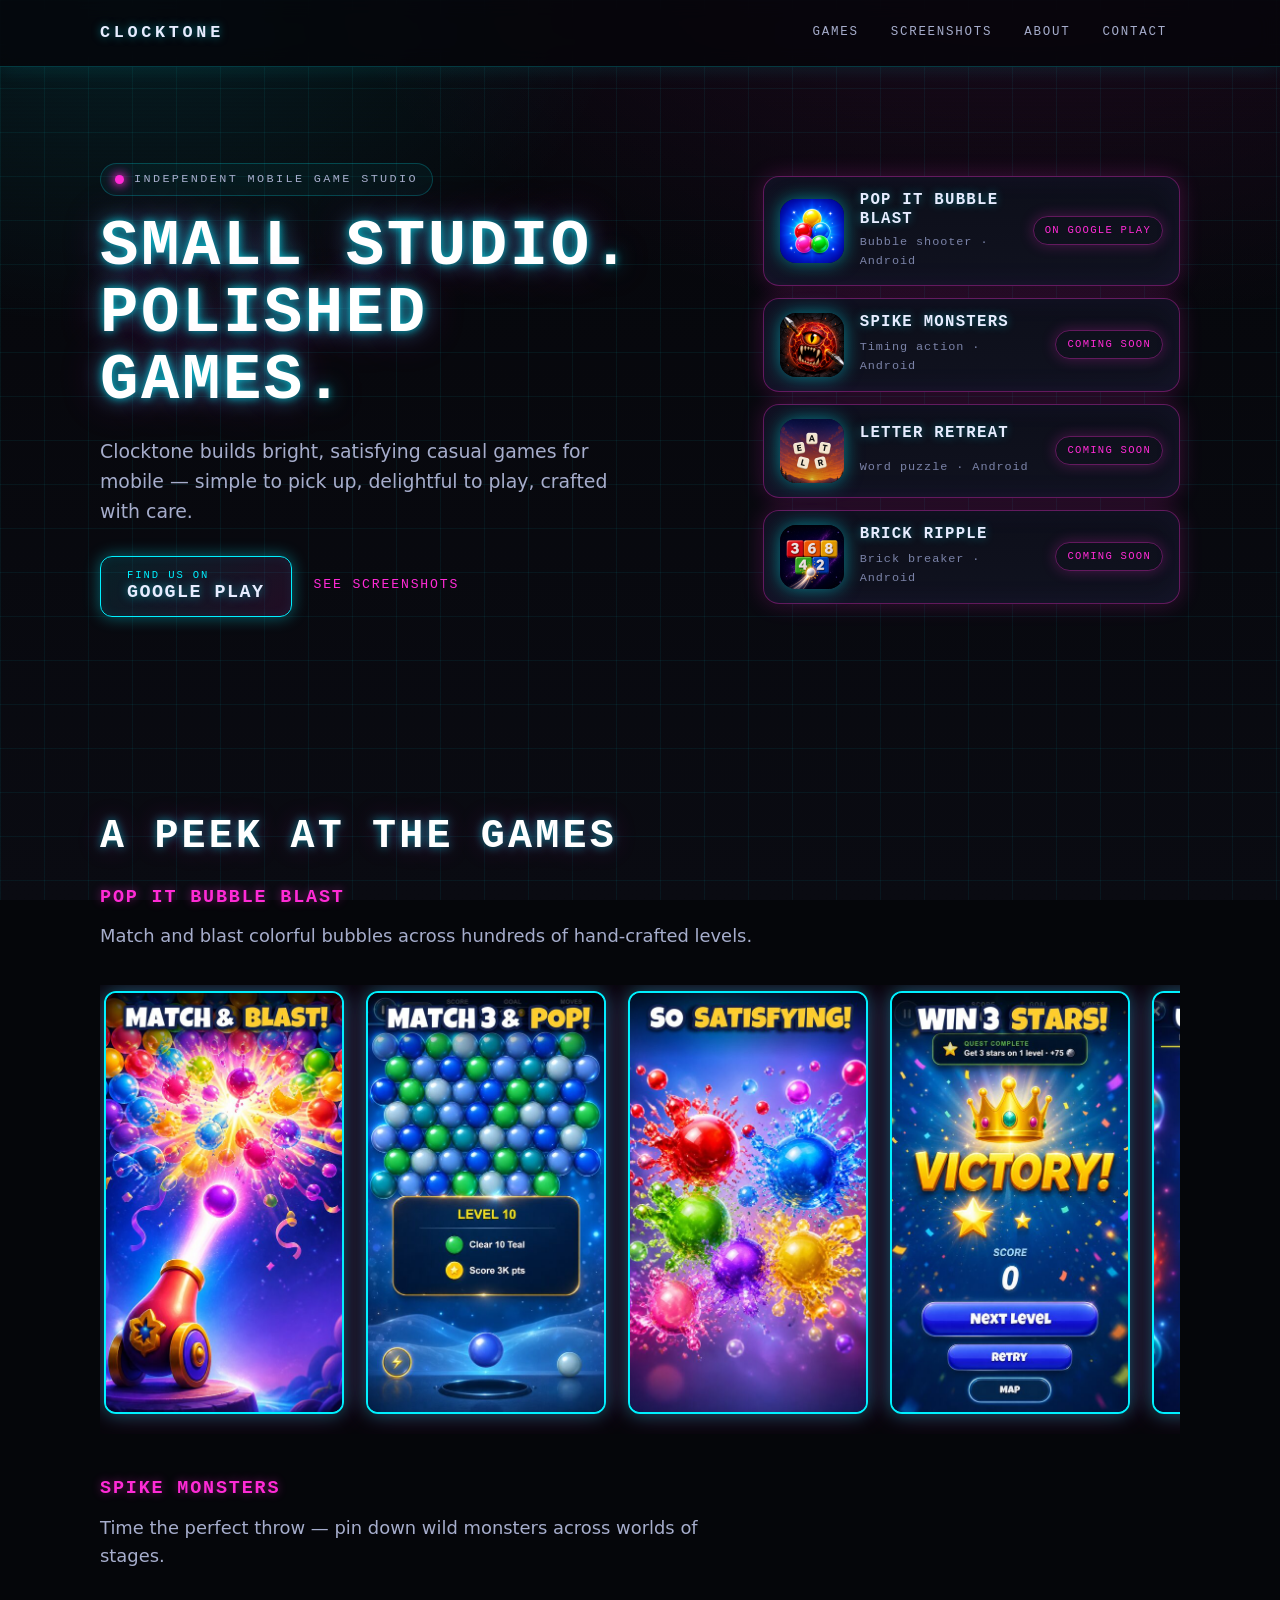
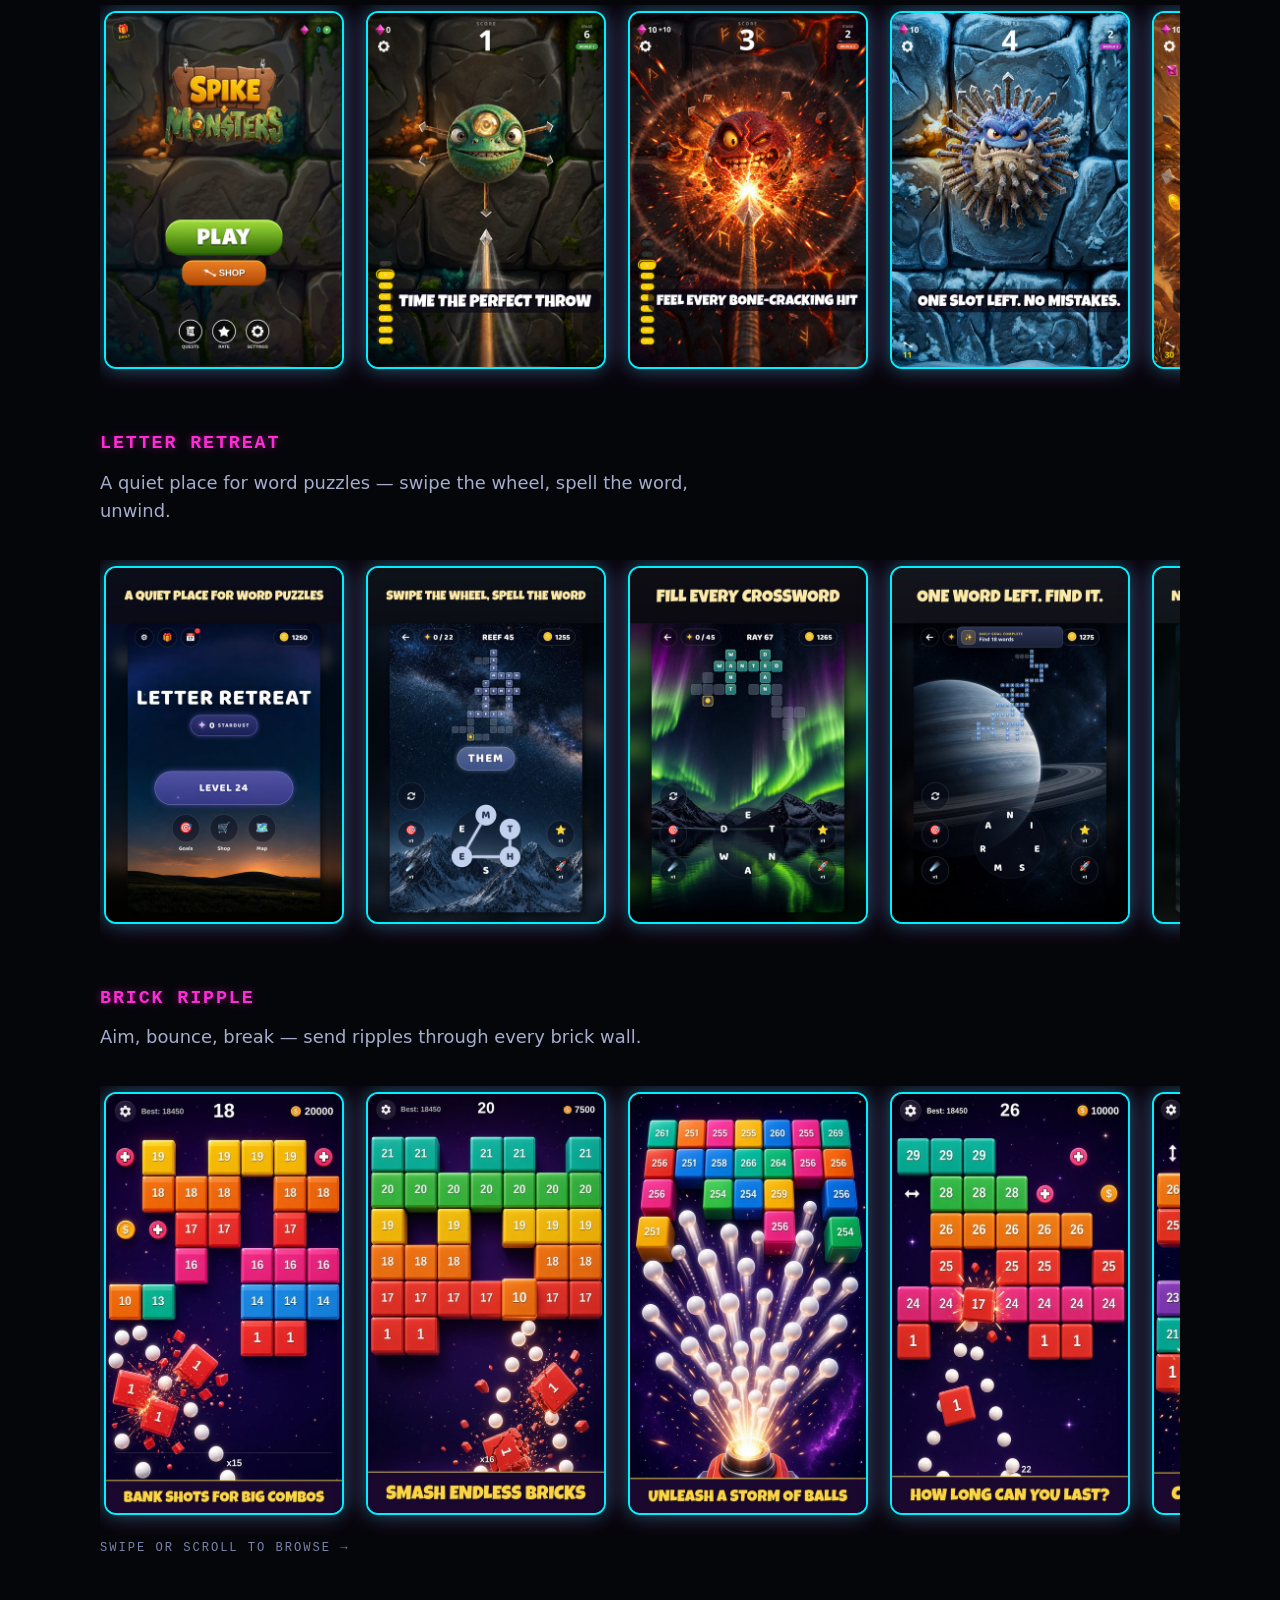
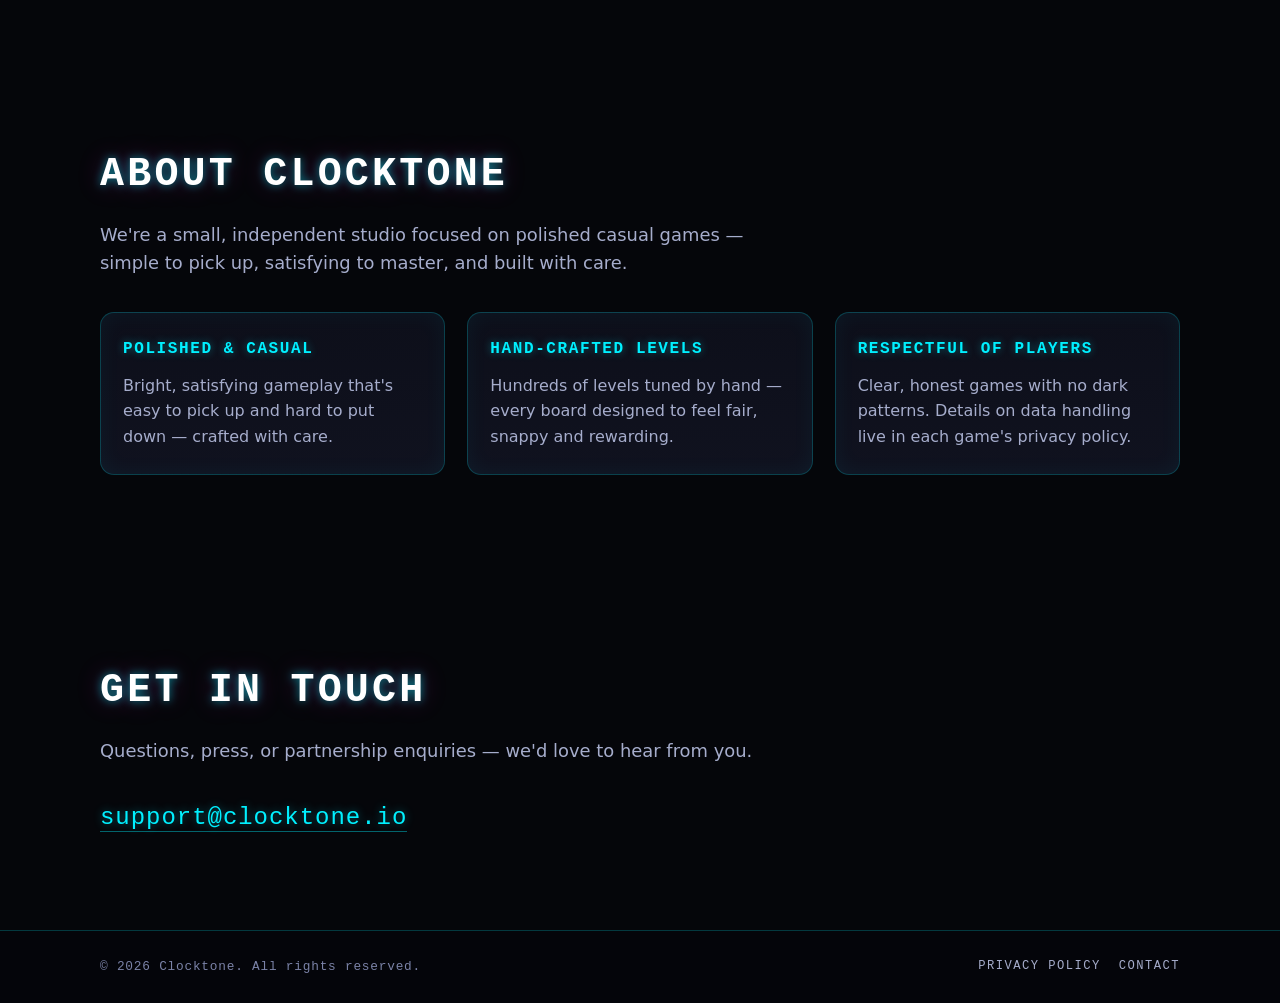
==== commit b5de7b96: "v2.2.3" ====
--- a/index.html
+++ b/index.html
@@ -5,14 +5,14 @@
   <meta charset="utf-8">
   <meta name="viewport" content="width=device-width, initial-scale=1">
   <title>Clocktone — Indie Mobile Game Studio</title>
-  <meta name="description" content="Clocktone is a small independent studio crafting polished casual mobile games: Pop It Bubble Blast, Spike Monsters, and Letter Retreat on Google Play.">
+  <meta name="description" content="Clocktone is a small independent studio crafting polished casual mobile games: Pop It Bubble Blast, Spike Monsters, Letter Retreat, and Brick Ripple on Google Play.">
   <link rel="icon" type="image/png" href="assets/favicon.png">
   <link rel="apple-touch-icon" href="assets/icon-512.png">
   <link rel="canonical" href="index.html">
   <meta name="theme-color" content="#05060a">
   <meta property="og:type" content="website">
   <meta property="og:title" content="Clocktone — Indie Mobile Game Studio">
-  <meta property="og:description" content="A small independent studio crafting polished casual games: Pop It Bubble Blast, Spike Monsters, and Letter Retreat.">
+  <meta property="og:description" content="A small independent studio crafting polished casual games: Pop It Bubble Blast, Spike Monsters, Letter Retreat, and Brick Ripple.">
   <meta property="og:image" content="assets/icon-512.png">
   <meta name="twitter:card" content="summary">
   <link rel="stylesheet" href="style.css">
@@ -76,6 +76,12 @@
             <p class="game-meta">Word puzzle · Android</p>
             <p class="coming-tag">Coming soon</p>
           </div>
+          <div class="game-card">
+            <img class="game-icon" src="assets/brick-icon-512.png" width="96" height="96" alt="Brick Ripple app icon.">
+            <h2 class="game-title">Brick Ripple</h2>
+            <p class="game-meta">Brick breaker · Android</p>
+            <p class="coming-tag">Coming soon</p>
+          </div>
         </div>
       </div>
     </section>
@@ -115,6 +121,17 @@
           <li class="shot"><img src="assets/letter-shot-04.jpg" width="480" loading="lazy" alt="Letter Retreat level with a partially filled word grid and letter wheel."></li>
           <li class="shot"><img src="assets/letter-shot-05.jpg" width="480" loading="lazy" alt="Letter Retreat map screen showing progress through tranquil landscapes."></li>
           <li class="shot"><img src="assets/letter-shot-06.jpg" width="480" loading="lazy" alt="Letter Retreat gameplay with boosters beside the letter wheel."></li>
+        </ul>
+
+        <h3 class="shots-game-title">Brick Ripple</h3>
+        <p class="section-lede">Aim, bounce, break — send ripples through every brick wall.</p>
+        <ul class="shots" role="list">
+          <li class="shot"><img src="assets/brick-shot-01.jpg" width="480" height="853" loading="lazy" alt="Brick Ripple screenshot 1."></li>
+          <li class="shot"><img src="assets/brick-shot-02.jpg" width="480" height="853" loading="lazy" alt="Brick Ripple screenshot 2."></li>
+          <li class="shot"><img src="assets/brick-shot-03.jpg" width="480" height="853" loading="lazy" alt="Brick Ripple screenshot 3."></li>
+          <li class="shot"><img src="assets/brick-shot-04.jpg" width="480" height="853" loading="lazy" alt="Brick Ripple screenshot 4."></li>
+          <li class="shot"><img src="assets/brick-shot-05.jpg" width="480" height="853" loading="lazy" alt="Brick Ripple screenshot 5."></li>
+          <li class="shot"><img src="assets/brick-shot-06.jpg" width="480" height="853" loading="lazy" alt="Brick Ripple screenshot 6."></li>
         </ul>
 
         <p class="shots-hint">Swipe or scroll to browse →</p>
--- a/style.css
+++ b/style.css
@@ -313,56 +313,68 @@
   flex-wrap: wrap;
 }
 
-/* games grid (hero) */
+/* games grid (hero) — horizontal tiles: icon left, text right */
 .games-grid {
   display: grid;
   grid-template-columns: 1fr;
-  gap: 16px;
-}
-
-/* game card = arcade cabinet */
+  gap: 12px;
+}
+
+/* game card = arcade cabinet (row layout) */
 .game-card {
-  text-align: center;
+  display: grid;
+  grid-template-columns: 64px 1fr auto;
+  align-items: center;
+  column-gap: 16px;
+  text-align: left;
   background: linear-gradient(180deg, var(--panel), var(--panel-2));
   border: 1px solid var(--border-magenta);
-  border-radius: 18px;
-  padding: 22px 20px;
+  border-radius: 16px;
+  padding: 14px 16px;
   box-shadow:
-    0 0 28px rgba(255, 43, 214, 0.22),
+    0 0 22px rgba(255, 43, 214, 0.2),
     inset 0 0 30px rgba(138, 92, 255, 0.06);
 }
 .game-icon {
-  width: 96px;
-  height: 96px;
-  margin: 0 auto 14px;
-  border-radius: 22px;
-  box-shadow: 0 0 24px rgba(0, 240, 255, 0.5);
+  grid-row: 1 / span 2;
+  width: 64px;
+  height: 64px;
+  margin: 0;
+  border-radius: 16px;
+  box-shadow: 0 0 18px rgba(0, 240, 255, 0.5);
 }
 .game-title {
+  grid-column: 2;
   font-family: var(--mono);
   text-transform: uppercase;
   letter-spacing: 0.08em;
-  font-size: 1.1rem;
-  margin: 0 0 6px;
+  font-size: 0.98rem;
+  line-height: 1.2;
+  margin: 0 0 4px;
   text-shadow: 0 0 10px rgba(0, 240, 255, 0.4);
 }
 .game-meta {
-  font-family: var(--mono);
-  font-size: 0.8rem;
+  grid-column: 2;
+  font-family: var(--mono);
+  font-size: 0.74rem;
   letter-spacing: 0.08em;
   color: var(--text-faint);
-  margin: 0 0 16px;
+  margin: 0;
 }
 .coming-tag {
+  grid-column: 3;
+  grid-row: 1 / span 2;
+  justify-self: end;
+  white-space: nowrap;
   display: inline-block;
   font-family: var(--mono);
   text-transform: uppercase;
-  letter-spacing: 0.14em;
-  font-size: 0.72rem;
+  letter-spacing: 0.12em;
+  font-size: 0.66rem;
   color: var(--magenta);
   border: 1px solid var(--border-magenta);
   border-radius: 999px;
-  padding: 6px 14px;
+  padding: 5px 11px;
   margin: 0;
   box-shadow: 0 0 14px rgba(255, 43, 214, 0.25);
 }
@@ -596,6 +608,9 @@
 @media (max-width: 420px) {
   .shot img { width: 200px; }
   .hero-actions { gap: 16px; }
+  .game-card { grid-template-columns: 56px 1fr; column-gap: 12px; }
+  .game-icon { width: 56px; height: 56px; }
+  .coming-tag { grid-column: 2; grid-row: 3; justify-self: start; margin-top: 8px; }
 }
 
 /* ============================================================
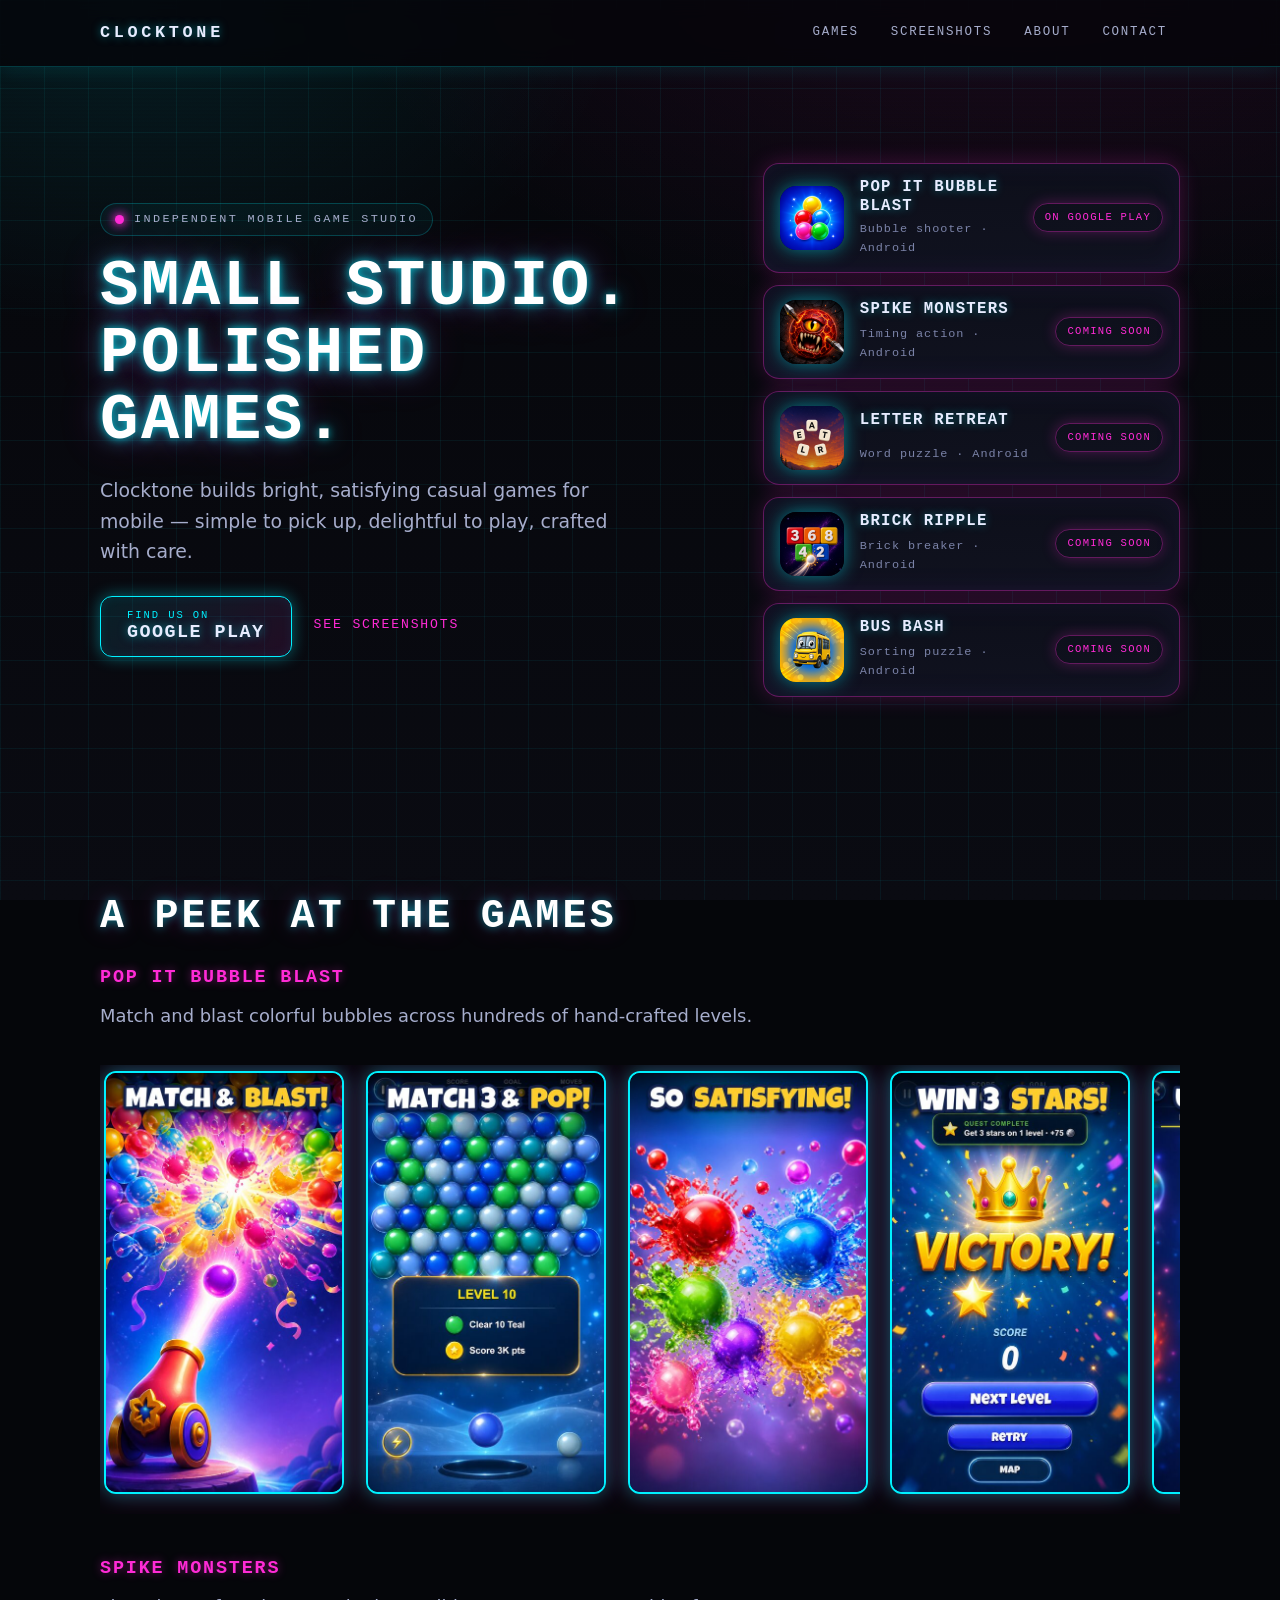
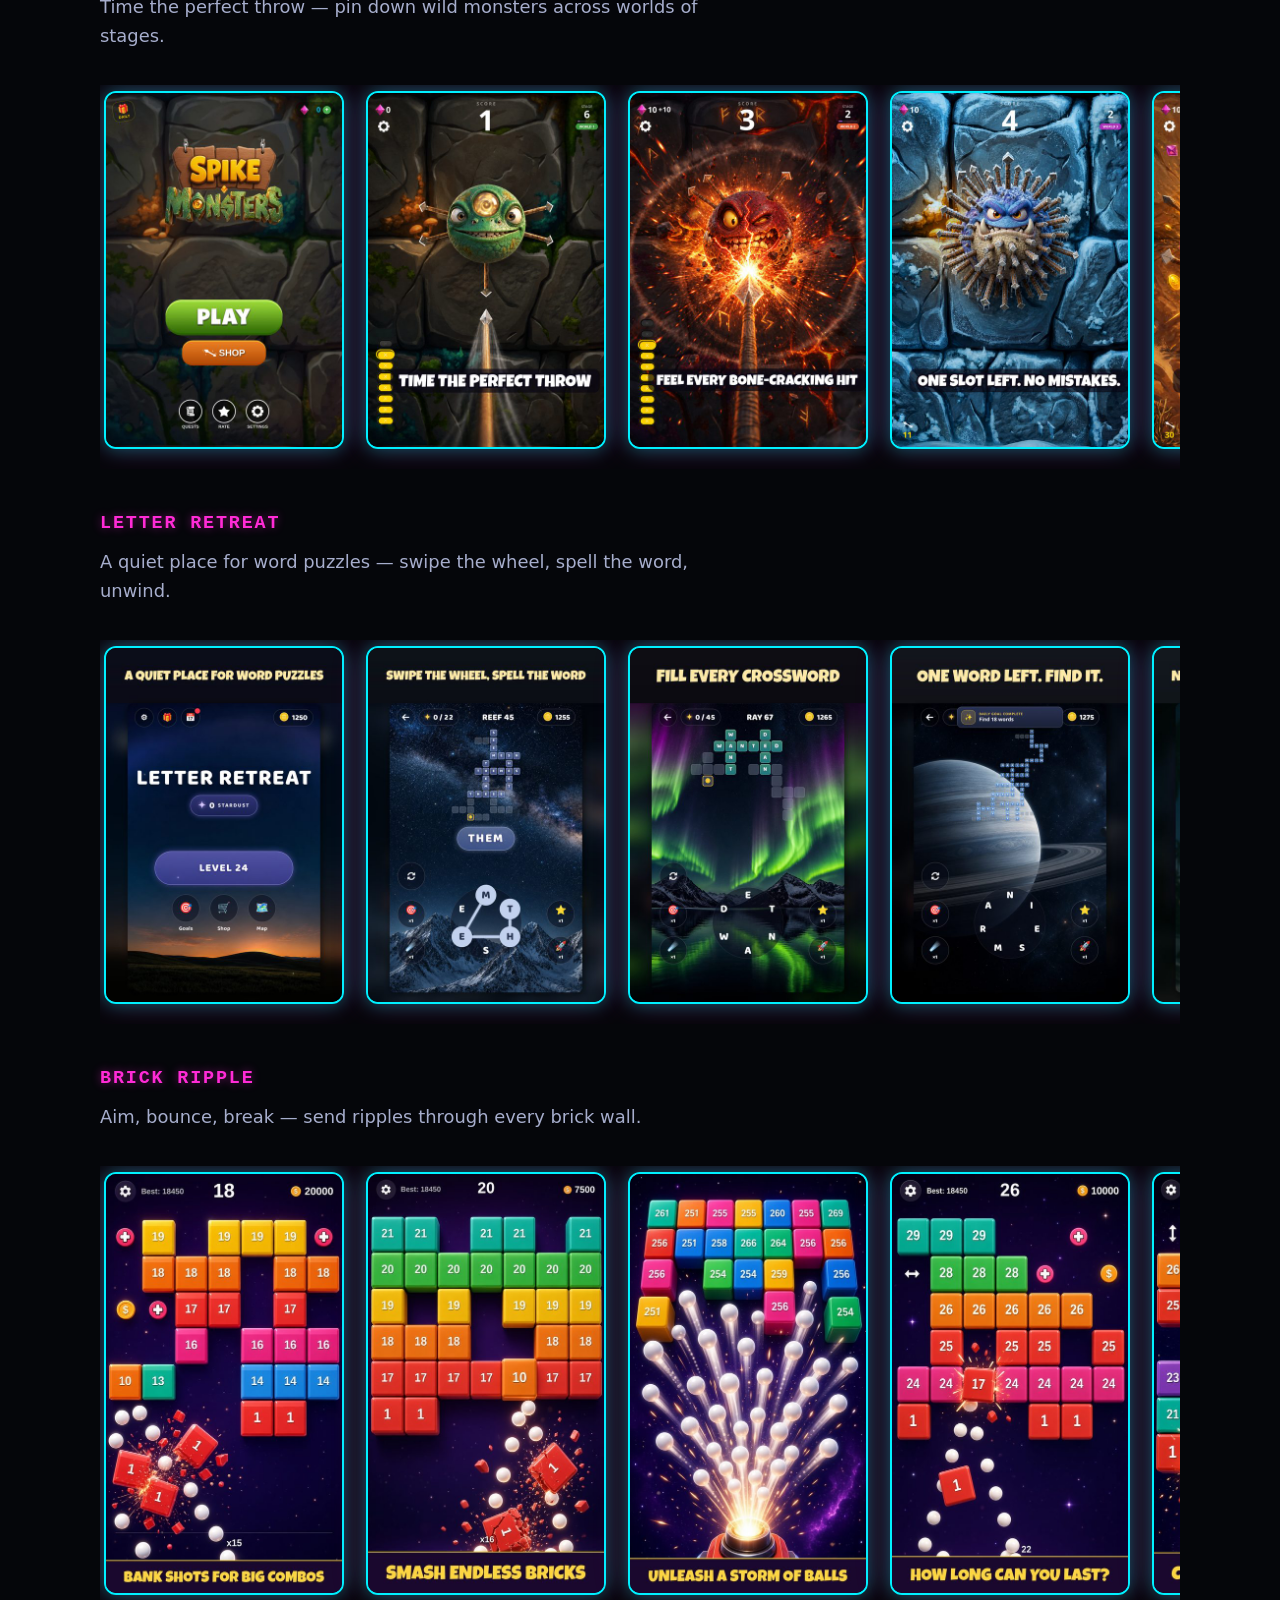
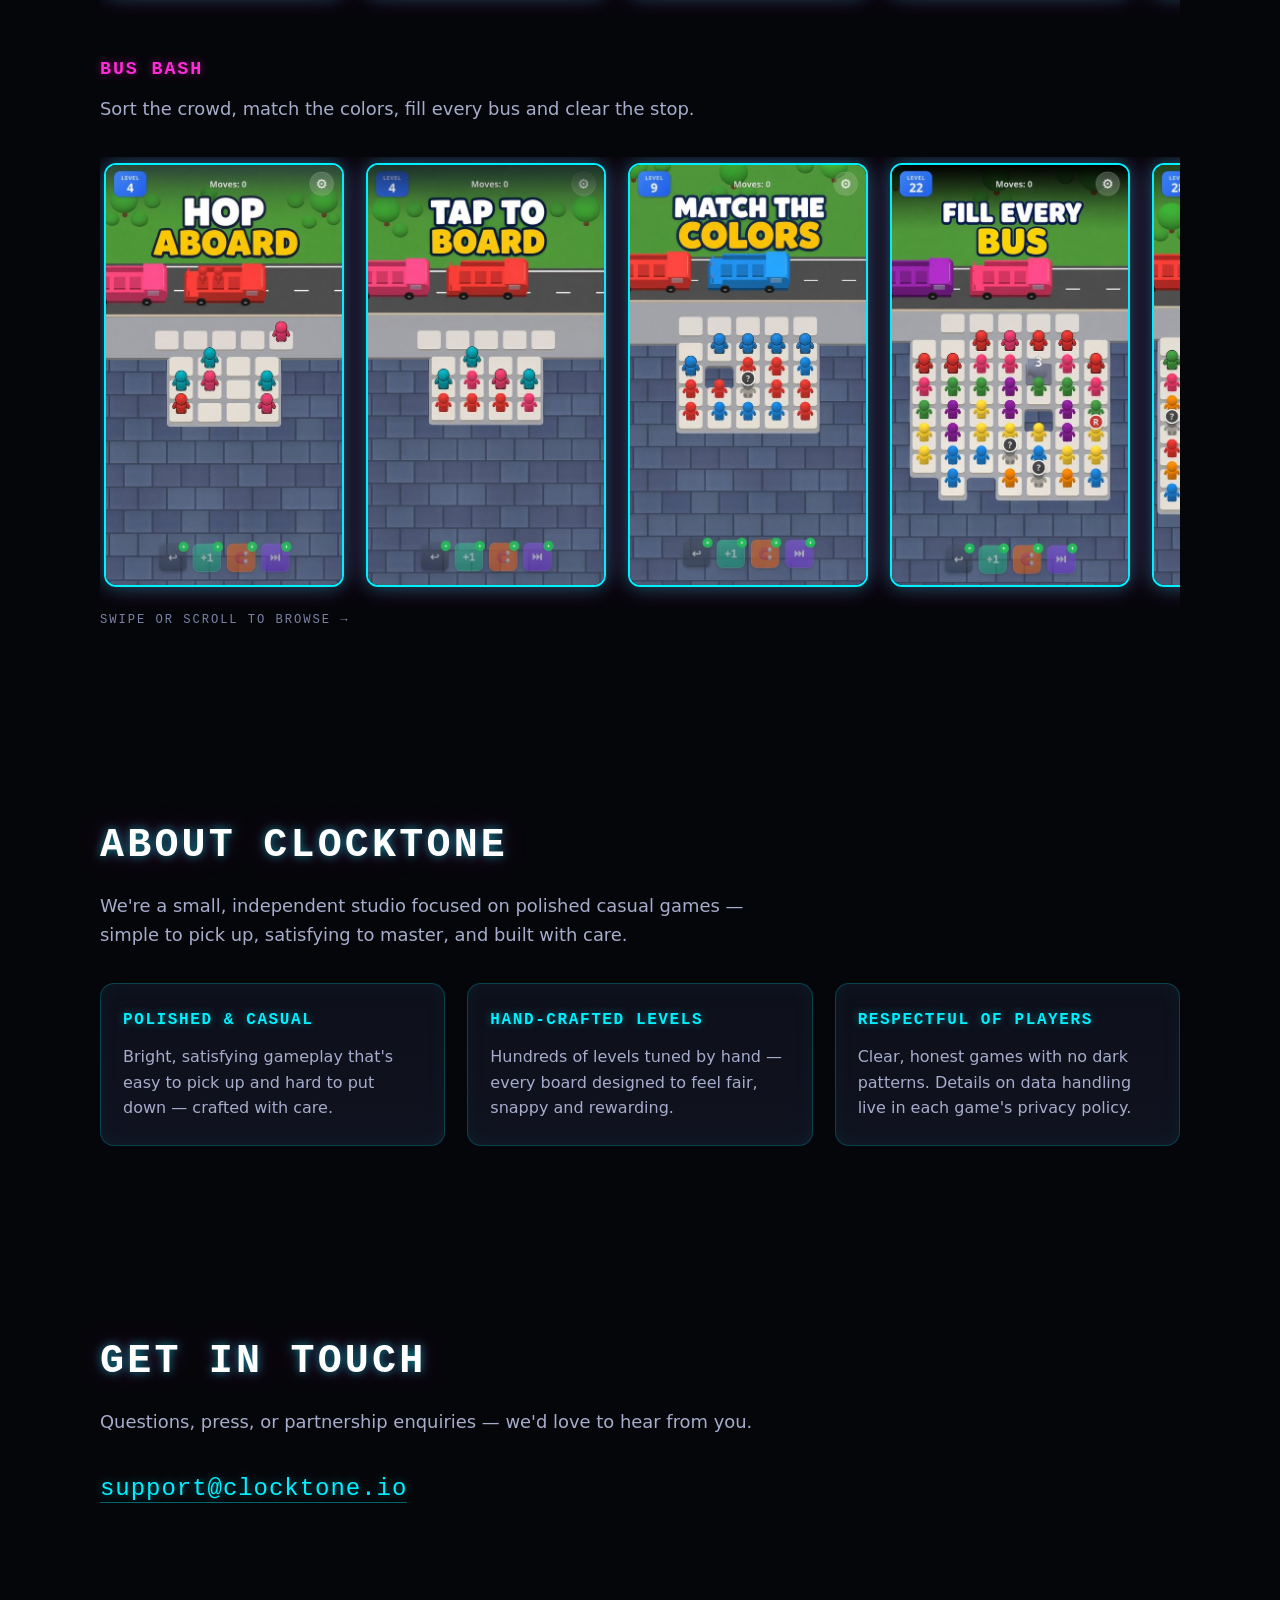
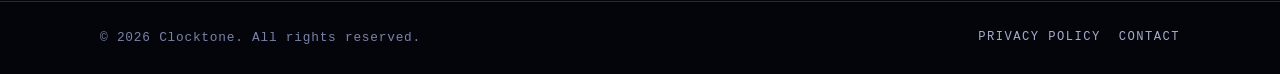
==== commit 75f41b4c: "2.2.4" ====
--- a/index.html
+++ b/index.html
@@ -5,14 +5,14 @@
   <meta charset="utf-8">
   <meta name="viewport" content="width=device-width, initial-scale=1">
   <title>Clocktone — Indie Mobile Game Studio</title>
-  <meta name="description" content="Clocktone is a small independent studio crafting polished casual mobile games: Pop It Bubble Blast, Spike Monsters, Letter Retreat, and Brick Ripple on Google Play.">
+  <meta name="description" content="Clocktone is a small independent studio crafting polished casual mobile games: Pop It Bubble Blast, Spike Monsters, Letter Retreat, Brick Ripple, and Bus Bash on Google Play.">
   <link rel="icon" type="image/png" href="assets/favicon.png">
   <link rel="apple-touch-icon" href="assets/icon-512.png">
   <link rel="canonical" href="index.html">
   <meta name="theme-color" content="#05060a">
   <meta property="og:type" content="website">
   <meta property="og:title" content="Clocktone — Indie Mobile Game Studio">
-  <meta property="og:description" content="A small independent studio crafting polished casual games: Pop It Bubble Blast, Spike Monsters, Letter Retreat, and Brick Ripple.">
+  <meta property="og:description" content="A small independent studio crafting polished casual games: Pop It Bubble Blast, Spike Monsters, Letter Retreat, Brick Ripple, and Bus Bash.">
   <meta property="og:image" content="assets/icon-512.png">
   <meta name="twitter:card" content="summary">
   <link rel="stylesheet" href="style.css">
@@ -82,6 +82,12 @@
             <p class="game-meta">Brick breaker · Android</p>
             <p class="coming-tag">Coming soon</p>
           </div>
+          <div class="game-card">
+            <img class="game-icon" src="assets/bus-icon-512.png" width="96" height="96" alt="Bus Bash app icon: a bright bus loaded with colorful passengers.">
+            <h2 class="game-title">Bus Bash</h2>
+            <p class="game-meta">Sorting puzzle · Android</p>
+            <p class="coming-tag">Coming soon</p>
+          </div>
         </div>
       </div>
     </section>
@@ -132,6 +138,17 @@
           <li class="shot"><img src="assets/brick-shot-04.jpg" width="480" height="853" loading="lazy" alt="Brick Ripple screenshot 4."></li>
           <li class="shot"><img src="assets/brick-shot-05.jpg" width="480" height="853" loading="lazy" alt="Brick Ripple screenshot 5."></li>
           <li class="shot"><img src="assets/brick-shot-06.jpg" width="480" height="853" loading="lazy" alt="Brick Ripple screenshot 6."></li>
+        </ul>
+
+        <h3 class="shots-game-title">Bus Bash</h3>
+        <p class="section-lede">Sort the crowd, match the colors, fill every bus and clear the stop.</p>
+        <ul class="shots" role="list">
+          <li class="shot"><img src="assets/bus-shot-01.jpg" width="480" height="853" loading="lazy" alt="Bus Bash: hop aboard — passengers waiting at a colorful bus stop."></li>
+          <li class="shot"><img src="assets/bus-shot-02.jpg" width="480" height="853" loading="lazy" alt="Bus Bash: tap a passenger to board the matching bus."></li>
+          <li class="shot"><img src="assets/bus-shot-03.jpg" width="480" height="853" loading="lazy" alt="Bus Bash: match passenger colors to the right bus."></li>
+          <li class="shot"><img src="assets/bus-shot-04.jpg" width="480" height="853" loading="lazy" alt="Bus Bash: fill the bus with matching passengers."></li>
+          <li class="shot"><img src="assets/bus-shot-05.jpg" width="480" height="853" loading="lazy" alt="Bus Bash: clear the whole stop to win the level."></li>
+          <li class="shot"><img src="assets/bus-shot-06.jpg" width="480" height="853" loading="lazy" alt="Bus Bash: beat the level and move on to the next stop."></li>
         </ul>
 
         <p class="shots-hint">Swipe or scroll to browse →</p>
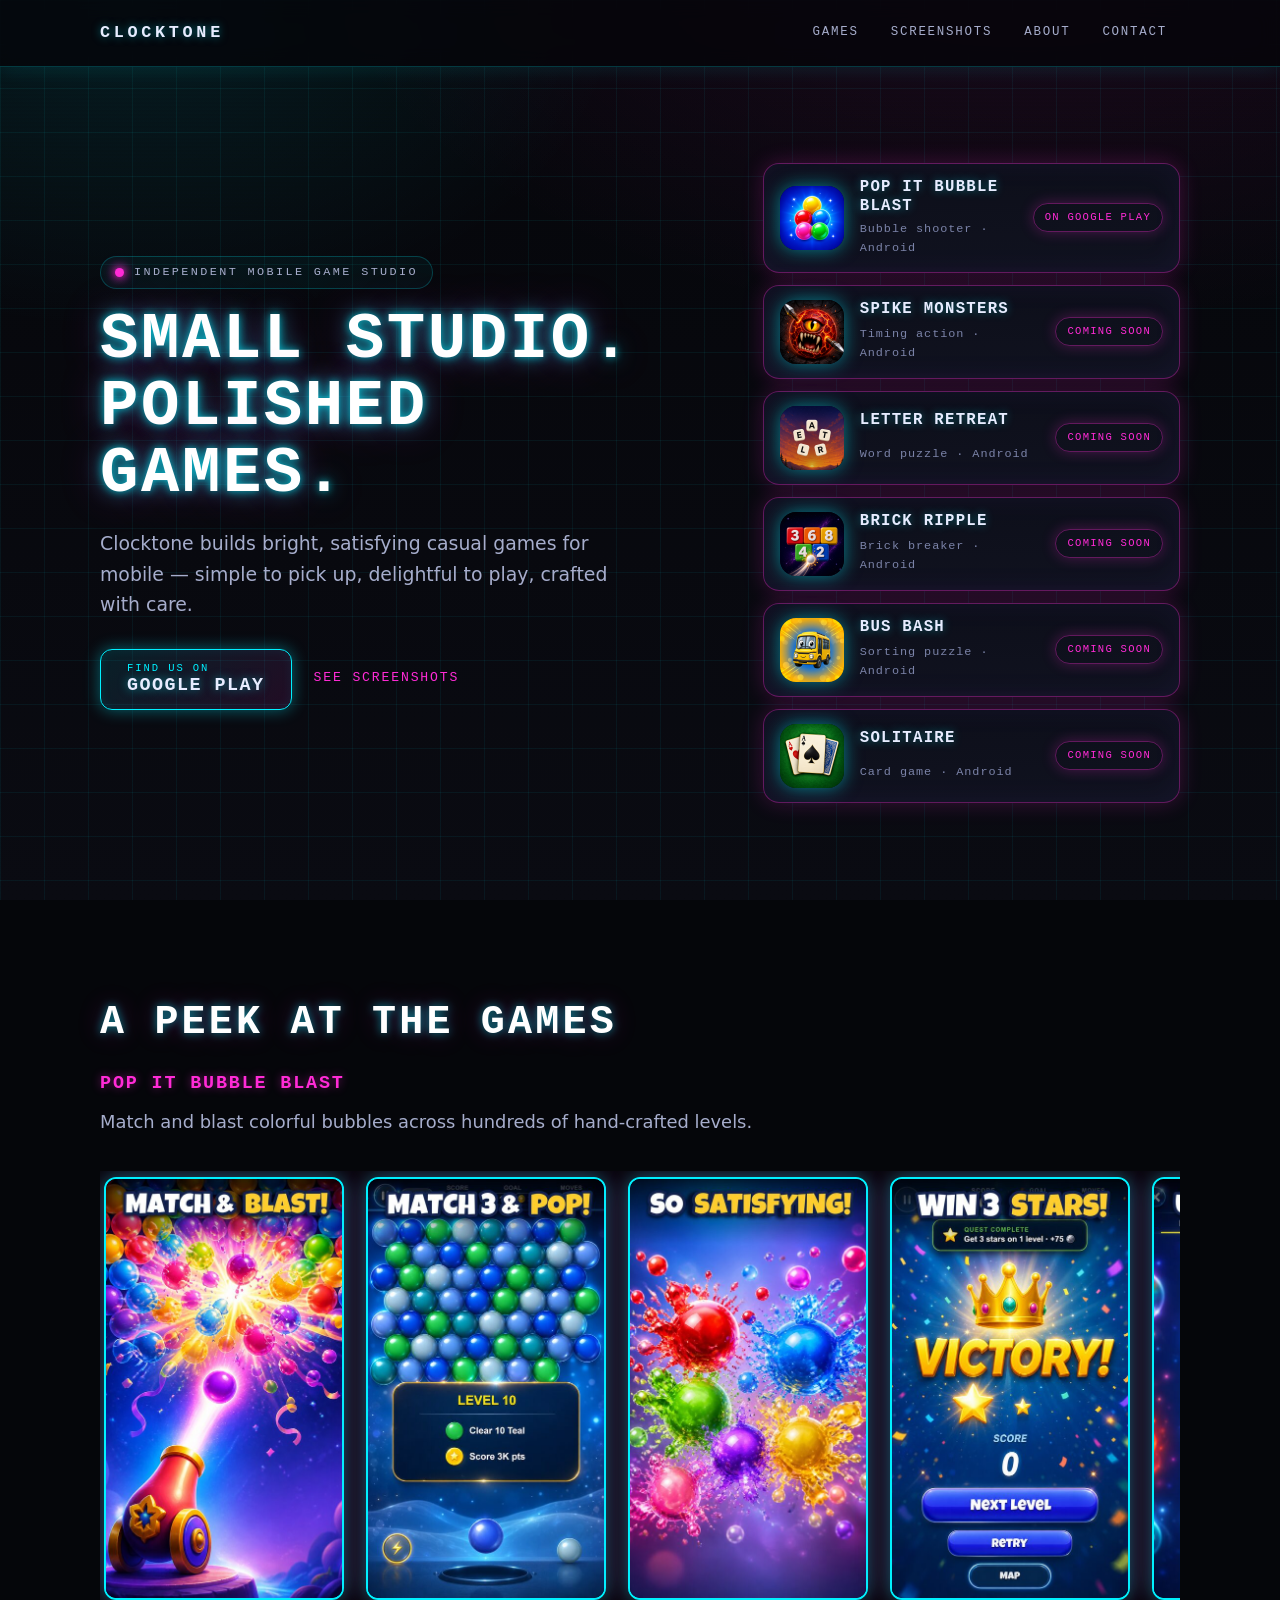
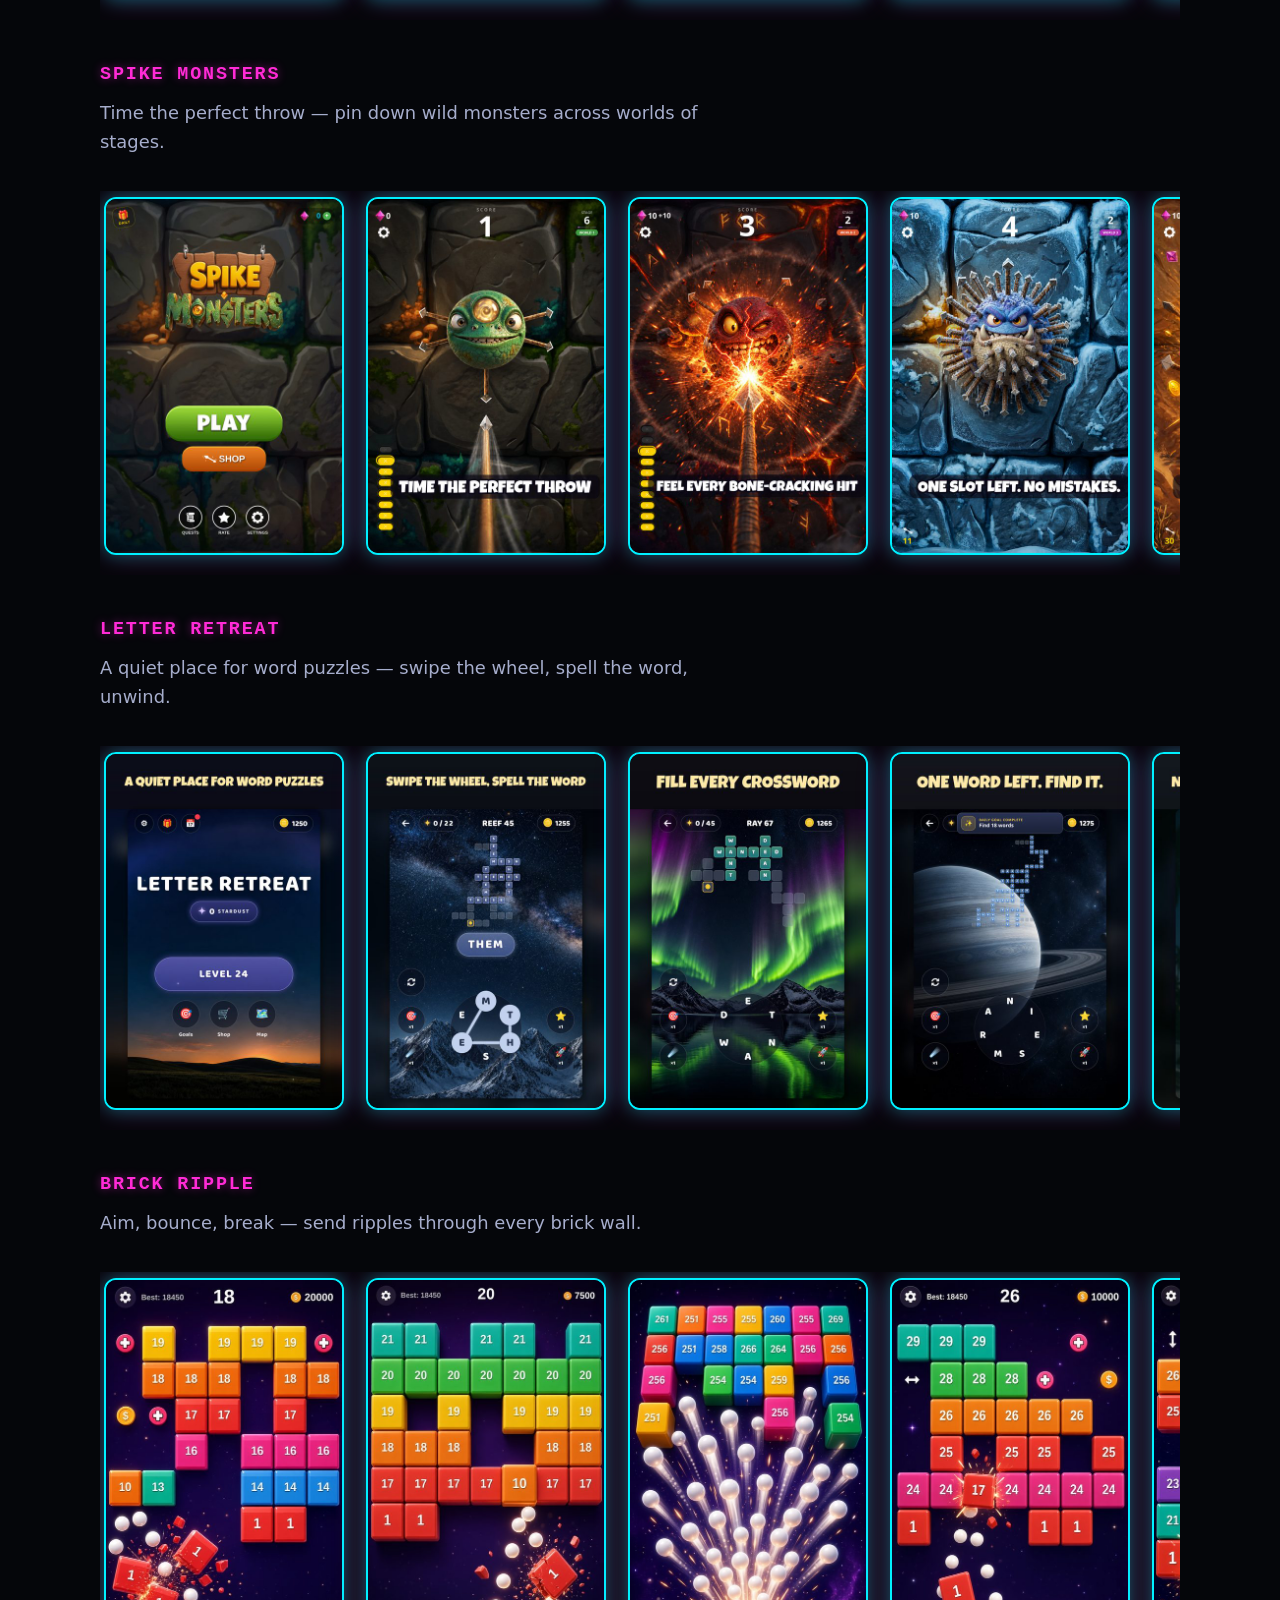
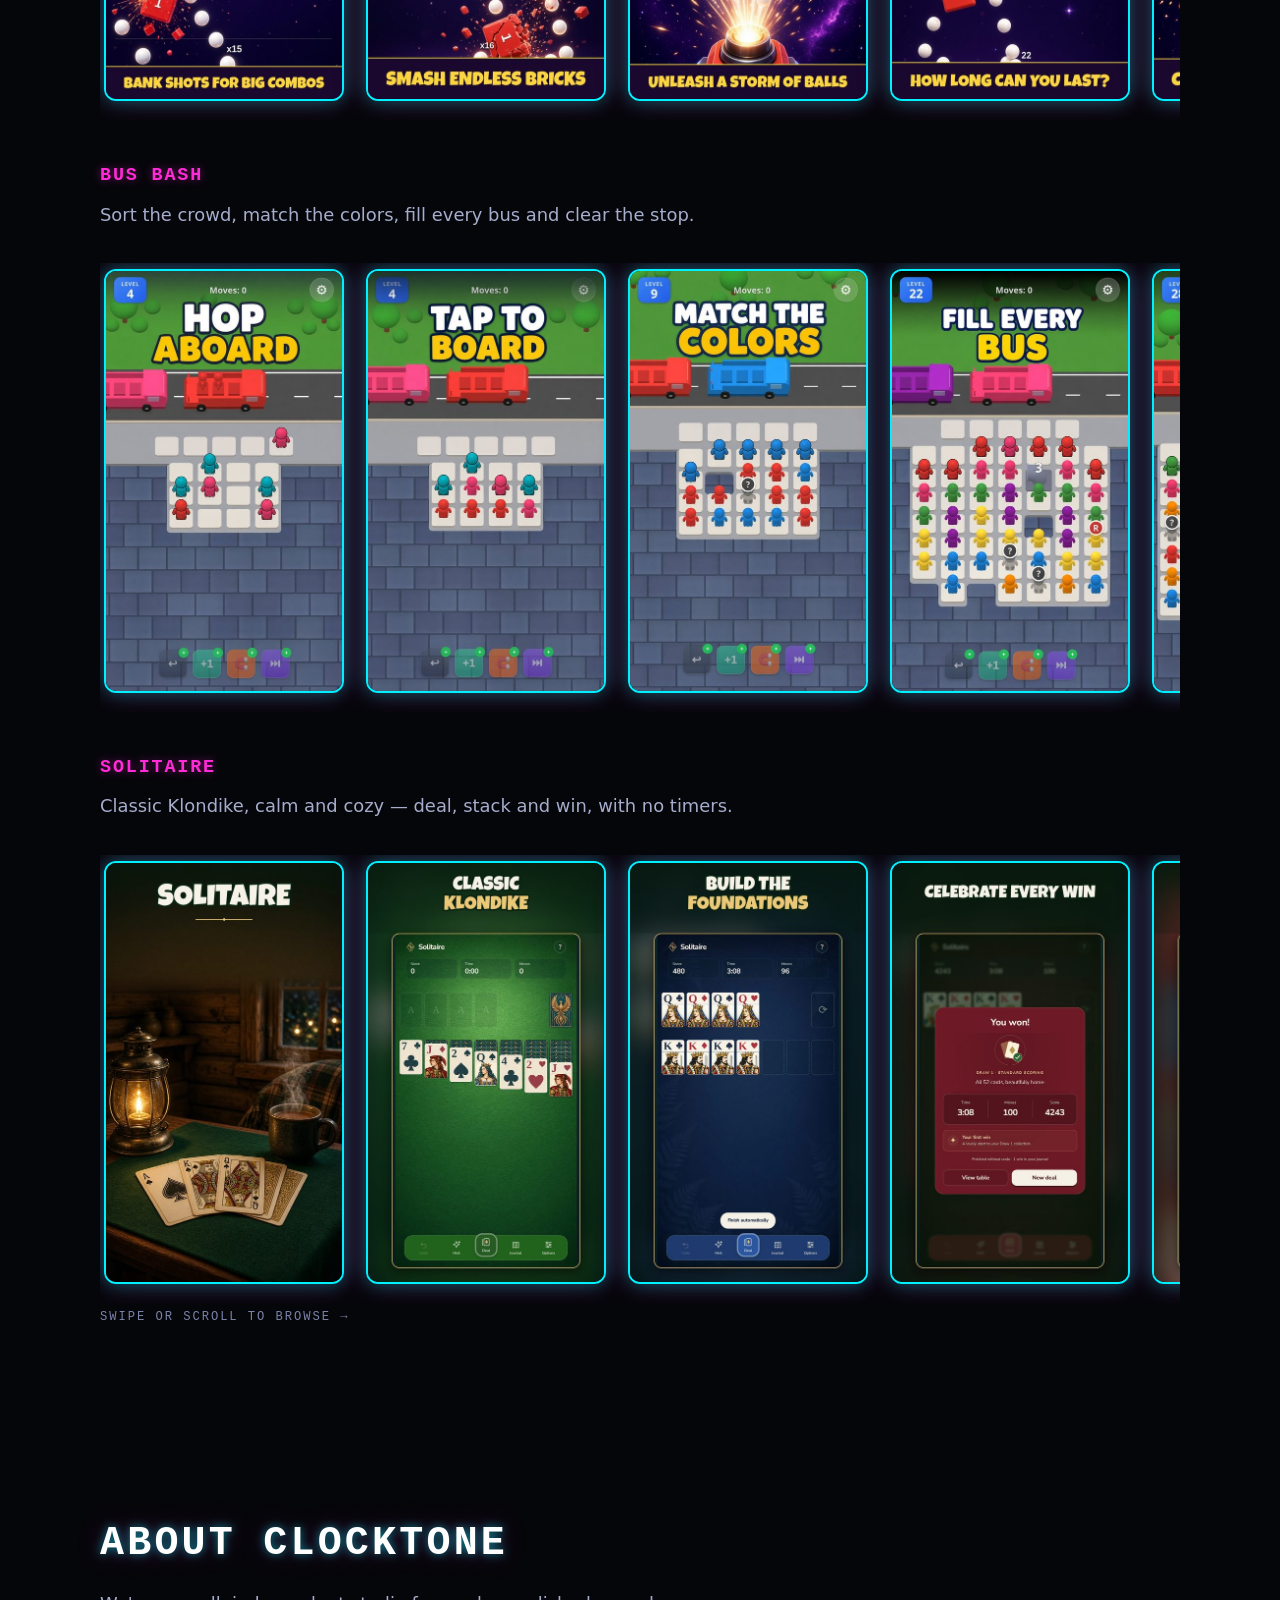
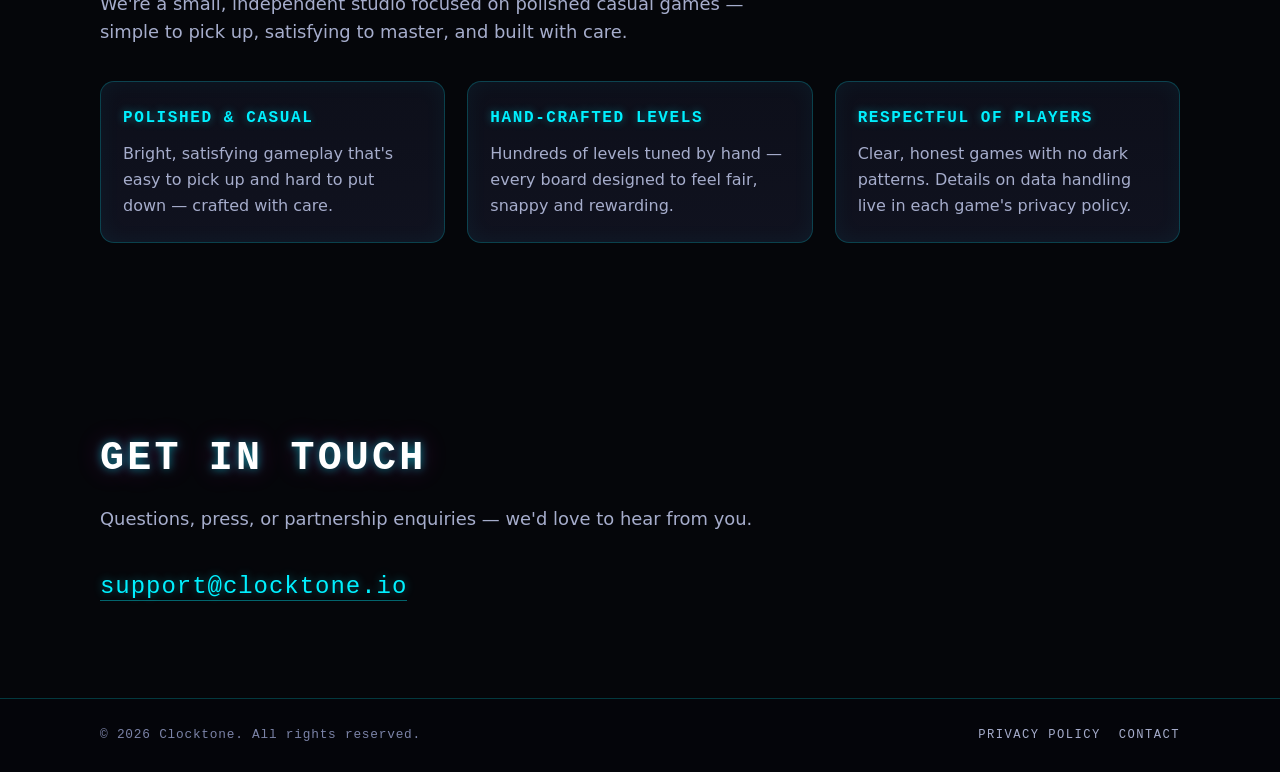
==== commit 1051fdf0: "Solitaire" ====
--- a/index.html
+++ b/index.html
@@ -5,14 +5,14 @@
   <meta charset="utf-8">
   <meta name="viewport" content="width=device-width, initial-scale=1">
   <title>Clocktone — Indie Mobile Game Studio</title>
-  <meta name="description" content="Clocktone is a small independent studio crafting polished casual mobile games: Pop It Bubble Blast, Spike Monsters, Letter Retreat, Brick Ripple, and Bus Bash on Google Play.">
+  <meta name="description" content="Clocktone is a small independent studio crafting polished casual mobile games: Pop It Bubble Blast, Spike Monsters, Letter Retreat, Brick Ripple, Bus Bash, and Solitaire on Google Play.">
   <link rel="icon" type="image/png" href="assets/favicon.png">
   <link rel="apple-touch-icon" href="assets/icon-512.png">
   <link rel="canonical" href="index.html">
   <meta name="theme-color" content="#05060a">
   <meta property="og:type" content="website">
   <meta property="og:title" content="Clocktone — Indie Mobile Game Studio">
-  <meta property="og:description" content="A small independent studio crafting polished casual games: Pop It Bubble Blast, Spike Monsters, Letter Retreat, Brick Ripple, and Bus Bash.">
+  <meta property="og:description" content="A small independent studio crafting polished casual games: Pop It Bubble Blast, Spike Monsters, Letter Retreat, Brick Ripple, Bus Bash, and Solitaire.">
   <meta property="og:image" content="assets/icon-512.png">
   <meta name="twitter:card" content="summary">
   <link rel="stylesheet" href="style.css">
@@ -88,6 +88,12 @@
             <p class="game-meta">Sorting puzzle · Android</p>
             <p class="coming-tag">Coming soon</p>
           </div>
+          <div class="game-card">
+            <img class="game-icon" src="assets/solitaire-icon-512.png" width="96" height="96" alt="Solitaire app icon: a fanned hand of playing cards on a green felt table.">
+            <h2 class="game-title">Solitaire</h2>
+            <p class="game-meta">Card game · Android</p>
+            <p class="coming-tag">Coming soon</p>
+          </div>
         </div>
       </div>
     </section>
@@ -149,6 +155,17 @@
           <li class="shot"><img src="assets/bus-shot-04.jpg" width="480" height="853" loading="lazy" alt="Bus Bash: fill the bus with matching passengers."></li>
           <li class="shot"><img src="assets/bus-shot-05.jpg" width="480" height="853" loading="lazy" alt="Bus Bash: clear the whole stop to win the level."></li>
           <li class="shot"><img src="assets/bus-shot-06.jpg" width="480" height="853" loading="lazy" alt="Bus Bash: beat the level and move on to the next stop."></li>
+        </ul>
+
+        <h3 class="shots-game-title">Solitaire</h3>
+        <p class="section-lede">Classic Klondike, calm and cozy — deal, stack and win, with no timers.</p>
+        <ul class="shots" role="list">
+          <li class="shot"><img src="assets/solitaire-shot-01.jpg" width="480" height="853" loading="lazy" alt="Solitaire title art: a fanned hand of cards beside a glowing lantern on a wooden table."></li>
+          <li class="shot"><img src="assets/solitaire-shot-02.jpg" width="480" height="853" loading="lazy" alt="Classic Klondike: a fresh deal on the green felt table."></li>
+          <li class="shot"><img src="assets/solitaire-shot-03.jpg" width="480" height="853" loading="lazy" alt="Build the foundations: four kings and queens stacked on a navy table."></li>
+          <li class="shot"><img src="assets/solitaire-shot-04.jpg" width="480" height="853" loading="lazy" alt="Celebrate every win: the You won screen with time, moves and score."></li>
+          <li class="shot"><img src="assets/solitaire-shot-05.jpg" width="480" height="853" loading="lazy" alt="Collect card backs: a grid of patterned card back designs."></li>
+          <li class="shot"><img src="assets/solitaire-shot-06.jpg" width="480" height="853" loading="lazy" alt="A new deal every day: the daily challenge calendar."></li>
         </ul>
 
         <p class="shots-hint">Swipe or scroll to browse →</p>
